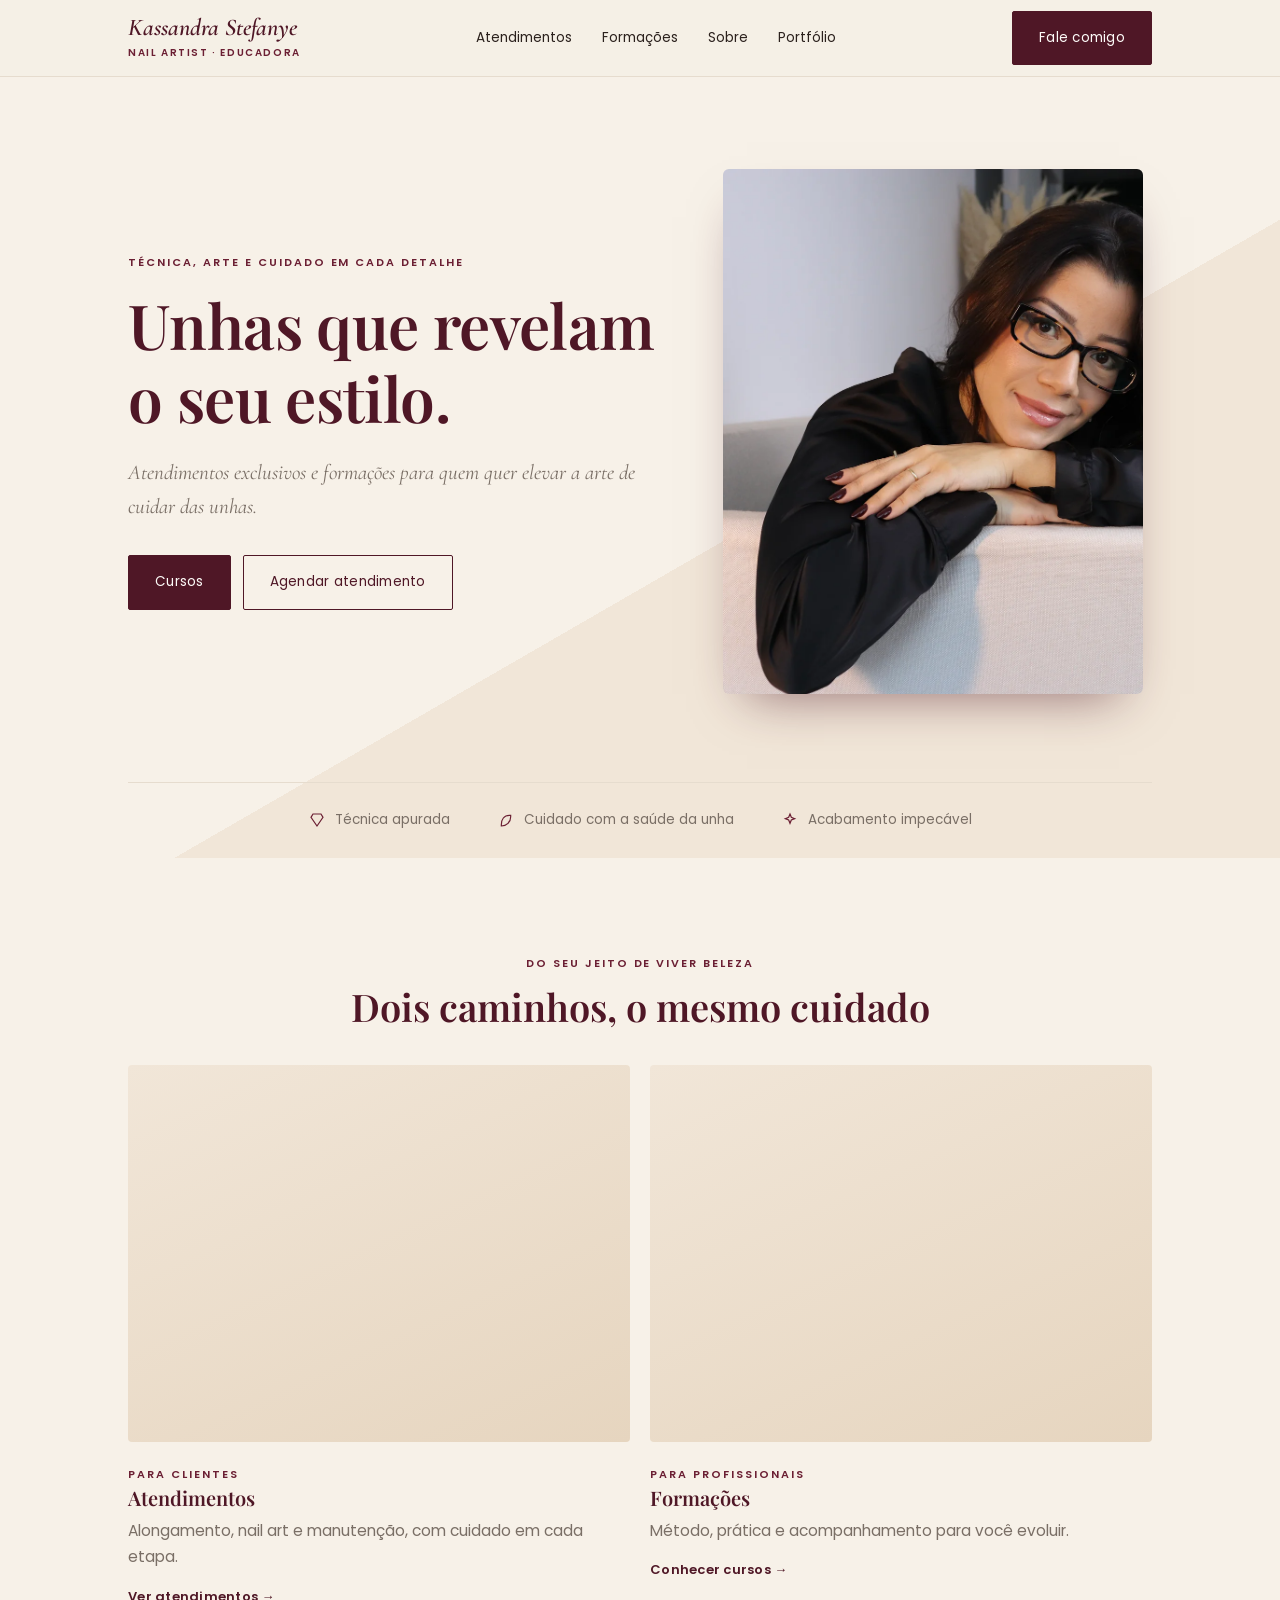
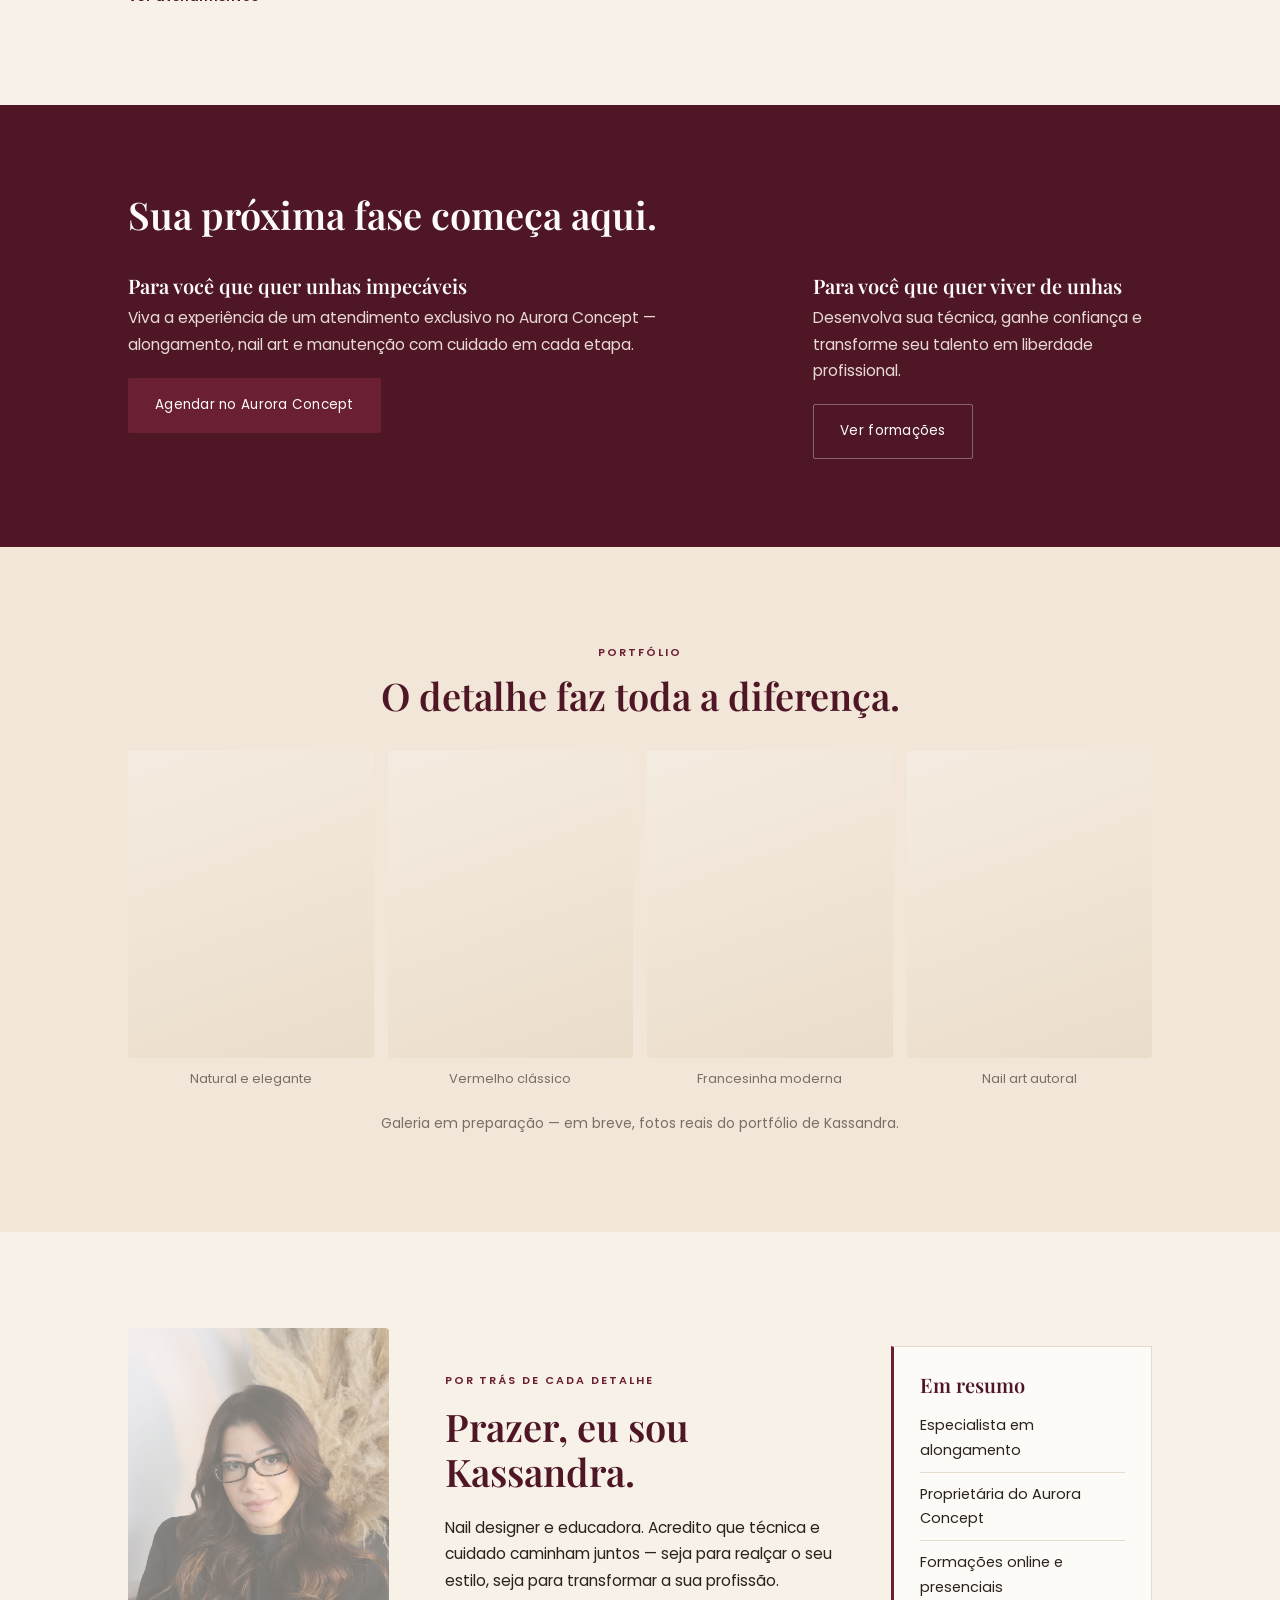
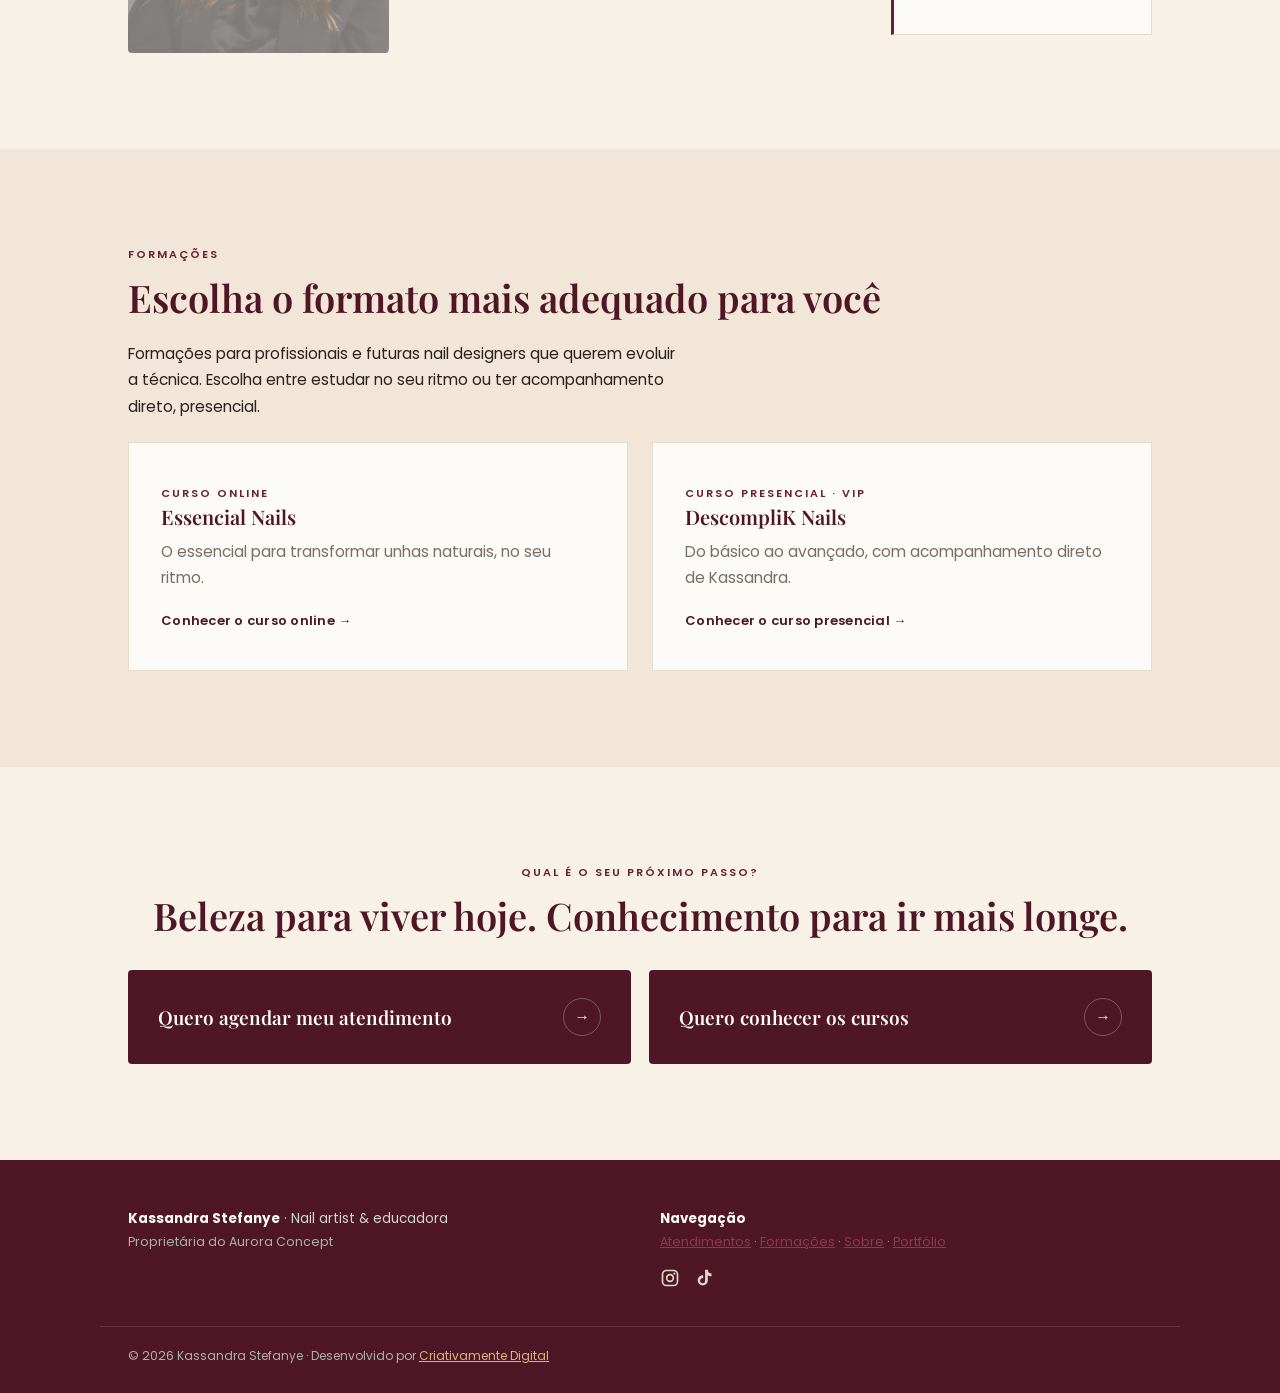
==== index.html @ e0501dbc "Ajustes finais: preço do VIP, navegação entre páginas, CTA e Aurora Concept fiel ao original - Atual" ====
<!DOCTYPE html>
<html lang="pt-BR">
<head>
<meta charset="UTF-8">
<meta name="viewport" content="width=device-width, initial-scale=1.0">
<title>Kassandra Stefanye — Nail Designer & Educadora</title>
<meta name="description" content="Atendimentos exclusivos no Aurora Concept e formações para quem quer elevar a arte de cuidar das unhas, com Kassandra Stefanye.">
<meta name="robots" content="noindex, nofollow">
<link rel="icon" href="img/favicon.svg" type="image/svg+xml">
<link rel="preconnect" href="https://fonts.googleapis.com">
<link rel="preconnect" href="https://fonts.gstatic.com" crossorigin>
<link href="https://fonts.googleapis.com/css2?family=Playfair+Display:wght@500;600;700&family=Cormorant+Garamond:ital,wght@0,400;0,500;0,600;1,500;1,600&family=Poppins:wght@300;400;500;600&display=swap" rel="stylesheet">
<link rel="stylesheet" href="style.css">
</head>
<body>
<header class="top">
  <div class="wrap top-in">
    <a class="brand" href="#inicio">Kassandra Stefanye<small>Nail artist · educadora</small></a>
    <nav class="menu" id="menu" aria-label="Principal">
      <a href="#atendimentos">Atendimentos</a><a href="#formacoes">Formações</a><a href="#sobre">Sobre</a><a href="#portfolio">Portfólio</a>
    </nav>
    <div class="nav-cta"><a class="btn" href="auroraconcept/">Fale comigo</a></div>
    <button class="burger" id="burger" aria-label="Abrir menu" aria-expanded="false"><span></span><span></span><span></span></button>
  </div>
</header>

<main>
<section class="hero" id="inicio">
  <div class="wrap hero-in">
    <div>
      <p class="eyebrow">Técnica, arte e cuidado em cada detalhe</p>
      <h1>Unhas que revelam o seu estilo.</h1>
      <p class="lead">Atendimentos exclusivos e formações para quem quer elevar a arte de cuidar das unhas.</p>
      <div class="ctas">
        <a class="btn" href="#formacoes">Cursos</a>
        <a class="btn ghost" href="auroraconcept/">Agendar atendimento</a>
      </div>
    </div>
    <div class="hero-photo"><img src="img/kassandra-hero.webp" alt="Kassandra Stefanye" width="900" height="1125" fetchpriority="high"></div>
  </div>
  <div class="wrap">
    <div class="badges">
      <span class="b"><svg width="16" height="16" viewBox="0 0 24 24" fill="none" stroke="currentColor" stroke-width="1.8"><path d="M6 3h12l3 5-9 13L3 8z"/></svg>Técnica apurada</span>
      <span class="b"><svg width="16" height="16" viewBox="0 0 24 24" fill="none" stroke="currentColor" stroke-width="1.8"><path d="M5 21c8 0 14-6 14-14V5h-2C9 5 5 11 5 19z"/></svg>Cuidado com a saúde da unha</span>
      <span class="b"><svg width="16" height="16" viewBox="0 0 24 24" fill="none" stroke="currentColor" stroke-width="1.8"><path d="M12 3l2 5 5 2-5 2-2 5-2-5-5-2 5-2z"/></svg>Acabamento impecável</span>
    </div>
  </div>
</section>

<section class="sec">
  <div class="wrap">
    <p class="eyebrow" style="text-align:center">Do seu jeito de viver beleza</p>
    <h2 style="text-align:center">Dois caminhos, o mesmo cuidado</h2>
    <div class="split" style="margin-top:36px">
      <a class="split-card" href="#atendimentos">
        <div class="split-ph" aria-hidden="true"></div>
        <span class="tag eyebrow">Para clientes</span>
        <h3>Atendimentos</h3>
        <p>Alongamento, nail art e manutenção, com cuidado em cada etapa.</p>
        <span class="go">Ver atendimentos →</span>
      </a>
      <a class="split-card" href="#formacoes">
        <div class="split-ph" aria-hidden="true"></div>
        <span class="tag eyebrow">Para profissionais</span>
        <h3>Formações</h3>
        <p>Método, prática e acompanhamento para você evoluir.</p>
        <span class="go">Conhecer cursos →</span>
      </a>
    </div>
  </div>
</section>

<section class="sec" id="atendimentos" style="background:var(--verde);color:var(--off-white);padding:88px 0">
  <div class="wrap">
    <h2 style="color:var(--off-white)">Sua próxima fase começa aqui.</h2>
    <div class="two" style="margin-top:36px">
      <div>
        <h3 style="color:var(--off-white)">Para você que quer unhas impecáveis</h3>
        <p style="color:#e8d9d4;margin-bottom:20px">Viva a experiência de um atendimento exclusivo no Aurora Concept — alongamento, nail art e manutenção com cuidado em cada etapa.</p>
        <a class="btn" style="background:var(--dourado);border-color:var(--dourado)" href="auroraconcept/">Agendar no Aurora Concept</a>
      </div>
      <div>
        <h3 style="color:var(--off-white)">Para você que quer viver de unhas</h3>
        <p style="color:#e8d9d4;margin-bottom:20px">Desenvolva sua técnica, ganhe confiança e transforme seu talento em liberdade profissional.</p>
        <a class="btn ghost" style="color:var(--off-white);border-color:#ffffff55" href="#formacoes">Ver formações</a>
      </div>
    </div>
  </div>
</section>

<section class="sec alt" id="portfolio">
  <div class="wrap">
    <p class="eyebrow" style="text-align:center">Portfólio</p>
    <h2 style="text-align:center">O detalhe faz toda a diferença.</h2>
    <div class="portfolio-grid" style="margin-top:32px">
      <figure class="pf-item"><div class="pf-tile" aria-hidden="true"></div><figcaption>Natural e elegante</figcaption></figure>
      <figure class="pf-item"><div class="pf-tile" aria-hidden="true"></div><figcaption>Vermelho clássico</figcaption></figure>
      <figure class="pf-item"><div class="pf-tile" aria-hidden="true"></div><figcaption>Francesinha moderna</figcaption></figure>
      <figure class="pf-item"><div class="pf-tile" aria-hidden="true"></div><figcaption>Nail art autoral</figcaption></figure>
    </div>
    <p class="pf-note" style="text-align:center">Galeria em preparação — em breve, fotos reais do portfólio de Kassandra.</p>
  </div>
</section>

<section class="sec" id="sobre">
  <div class="wrap two">
    <div class="instructor-ph"><img src="img/kassandra-sobre.webp" alt="Kassandra Stefanye" width="900" height="1125" loading="lazy" style="width:100%;height:100%;object-fit:cover;border-radius:4px;display:block"></div>
    <div>
      <p class="eyebrow">Por trás de cada detalhe</p>
      <h2>Prazer, eu sou Kassandra.</h2>
      <p>Nail designer e educadora. Acredito que técnica e cuidado caminham juntos — seja para realçar o seu estilo, seja para transformar a sua profissão.</p>
    </div>
    <aside class="facts"><h3>Em resumo</h3><ul><li>Especialista em alongamento</li><li>Proprietária do Aurora Concept</li><li>Formações online e presenciais</li></ul></aside>
  </div>
</section>

<section class="sec alt" id="formacoes">
  <div class="wrap">
    <p class="eyebrow">Formações</p>
    <h2>Escolha o formato mais adequado para você</h2>
    <p class="narrow">Formações para profissionais e futuras nail designers que querem evoluir a técnica. Escolha entre estudar no seu ritmo ou ter acompanhamento direto, presencial.</p>
    <div class="paths">
      <a class="path-card" href="essencial-nails/">
        <span class="tag eyebrow">Curso online</span>
        <h3>Essencial Nails</h3>
        <p>O essencial para transformar unhas naturais, no seu ritmo.</p>
        <span class="go">Conhecer o curso online →</span>
      </a>
      <a class="path-card" href="descomplik-nails/">
        <span class="tag eyebrow">Curso presencial · VIP</span>
        <h3>DescompliK Nails</h3>
        <p>Do básico ao avançado, com acompanhamento direto de Kassandra.</p>
        <span class="go">Conhecer o curso presencial →</span>
      </a>
    </div>
  </div>
</section>

<section class="sec final-cta">
  <div class="wrap">
    <p class="eyebrow" style="text-align:center">Qual é o seu próximo passo?</p>
    <h2 style="text-align:center">Beleza para viver hoje. Conhecimento para ir mais longe.</h2>
    <div class="final-grid" style="margin-top:32px">
      <a class="final-card" href="auroraconcept/"><strong>Quero agendar meu atendimento</strong><span class="circ">→</span></a>
      <a class="final-card" href="#formacoes"><strong>Quero conhecer os cursos</strong><span class="circ">→</span></a>
    </div>
  </div>
</section>
</main>

<footer>
  <div class="wrap foot">
    <div><strong>Kassandra Stefanye</strong> · Nail artist &amp; educadora<br><span>Proprietária do Aurora Concept</span></div>
    <div class="priv">
      <strong>Navegação</strong><br>
      <span><a href="#atendimentos">Atendimentos</a> · <a href="#formacoes">Formações</a> · <a href="#sobre">Sobre</a> · <a href="#portfolio">Portfólio</a></span>
      <div class="footer-social" style="margin-top:14px">
        <a href="https://www.instagram.com/kassandrastefanye/" target="_blank" rel="noopener" aria-label="Instagram"><svg width="20" height="20" viewBox="0 0 24 24" fill="currentColor"><path d="M7.8 2h8.4A5.8 5.8 0 0 1 22 7.8v8.4a5.8 5.8 0 0 1-5.8 5.8H7.8A5.8 5.8 0 0 1 2 16.2V7.8A5.8 5.8 0 0 1 7.8 2zm-.2 2A3.6 3.6 0 0 0 4 7.6v8.8A3.6 3.6 0 0 0 7.6 20h8.8a3.6 3.6 0 0 0 3.6-3.6V7.6A3.6 3.6 0 0 0 16.4 4zm9.65 1.5a1.25 1.25 0 1 1 0 2.5 1.25 1.25 0 0 1 0-2.5zM12 7a5 5 0 1 1 0 10 5 5 0 0 1 0-10zm0 2a3 3 0 1 0 0 6 3 3 0 0 0 0-6z"/></svg></a>
        <a href="https://www.tiktok.com/@kassandrastefanye" target="_blank" rel="noopener" aria-label="TikTok"><svg width="20" height="20" viewBox="0 0 24 24" fill="currentColor"><path d="M16.6 2h-3.3v13.2a3 3 0 1 1-2.3-2.9V8.8a6.1 6.1 0 1 0 5.6 6.1V8.6a7.6 7.6 0 0 0 4.4 1.4V6.7A4.3 4.3 0 0 1 16.6 2z"/></svg></a>
      </div>
    </div>
  </div>
  <div class="wrap credit">© <span id="yr"></span> Kassandra Stefanye · Desenvolvido por <a href="https://criativamentedigital.com.br/sites" target="_blank" rel="noopener">Criativamente Digital</a></div>
</footer>
<script src="app.js"></script>
</body>
</html>
---- style.css ----
:root{
  --bege:#F7F1E8;
  --off-white:#FDFBF8;
  --nude:#F1E6D8;
  --nude-2:#E6D5BF;
  --dourado:#6B1F33;
  --dourado-deep:#4F1726;
  --verde:#4F1726;
  --verde-2:#8C3A50;
  --gold:#D8B67C;
  --ink:#2B211D;
  --muted:#7A6F66;
  --line:#E6DCCE;
  --serif:"Playfair Display",Georgia,"Times New Roman",serif;
  --serif-alt:"Cormorant Garamond",Georgia,serif;
  --sans:"Poppins",-apple-system,BlinkMacSystemFont,"Segoe UI",Arial,sans-serif;
}
*{box-sizing:border-box;margin:0;padding:0}
html{scroll-behavior:smooth;scroll-padding-top:76px}
body{font:15.5px/1.7 var(--sans);color:var(--ink);background:var(--bege);-webkit-font-smoothing:antialiased}
a{color:var(--verde-2)}
img{max-width:100%}
.wrap{max-width:1080px;margin:0 auto;padding:0 28px}
h1,h2,h3{font-family:var(--serif);font-weight:600;color:var(--verde);line-height:1.18}
h1{font-size:clamp(36px,5.4vw,62px);margin:16px 0 22px;letter-spacing:-.01em}
h2{font-size:clamp(27px,3.2vw,38px);margin-bottom:20px}
h3{font-size:20px;margin-bottom:8px;font-weight:600}
.eyebrow{text-transform:uppercase;letter-spacing:.18em;font-size:11px;font-weight:600;color:var(--dourado);margin-bottom:12px}
.lead{font-family:var(--serif-alt);font-style:italic;font-size:21px;line-height:1.6;color:var(--muted);max-width:540px}

/* header */
.top{position:sticky;top:0;z-index:50;background:rgba(245,240,230,.94);border-bottom:1px solid var(--line);backdrop-filter:blur(6px)}

.subnav{background:var(--nude);border-bottom:1px solid var(--line)}
.subnav .wrap{display:flex;gap:20px;flex-wrap:wrap;padding:9px 28px;font-size:12px}
.subnav a{color:var(--muted);text-decoration:none;white-space:nowrap}
.subnav a:hover{color:var(--dourado)}
.subnav a.is-active{color:var(--verde);font-weight:600}
.top-in{display:flex;align-items:center;justify-content:space-between;height:76px}
.brand{font-family:var(--serif-alt);font-size:24px;font-style:italic;font-weight:600;color:var(--verde);text-decoration:none;line-height:1.1}
.brand small{display:block;font:600 10px var(--sans);letter-spacing:.16em;text-transform:uppercase;color:var(--dourado);font-style:normal;margin-top:4px}
.menu{display:flex;gap:30px}
.menu a{font-size:13.5px;text-decoration:none;color:var(--ink)}
.menu a:hover{color:var(--dourado)}
.burger{display:none;width:44px;height:44px;border:1px solid var(--line);background:var(--bege);border-radius:6px;cursor:pointer;flex-direction:column;justify-content:center;align-items:center;gap:5px}
.burger span{width:18px;height:1.5px;background:var(--verde)}

/* hero */
.hero{position:relative;overflow:hidden;background:linear-gradient(150deg,var(--bege) 0 58%,var(--nude) 58%)}
.hero-in{display:grid;grid-template-columns:1.1fr .9fr;gap:52px;align-items:center;padding-top:92px;padding-bottom:88px;position:relative;z-index:1}
.ctas{display:flex;gap:12px;flex-wrap:wrap;margin-top:32px}
.btn{display:inline-block;background:var(--verde);color:var(--off-white);text-decoration:none;font-size:13.5px;letter-spacing:.02em;padding:15px 26px;border-radius:2px;border:1px solid var(--verde);transition:background .2s,color .2s,border-color .2s}
.btn:hover{background:var(--dourado);border-color:var(--dourado);color:var(--verde)}
.btn.ghost{background:transparent;color:var(--verde)}
.btn.ghost:hover{background:var(--verde);color:var(--off-white)}
.hero-art{width:100%;max-width:380px;justify-self:center;color:var(--dourado)}
.hero-photo{width:100%;max-width:420px;justify-self:center;border-radius:6px;overflow:hidden;box-shadow:0 24px 50px -24px #4f172699}
.hero-photo img{width:100%;height:100%;object-fit:cover;display:block}
.hero-art svg{width:100%;height:auto;display:block}
.art-line{fill:none;stroke:currentColor;stroke-width:1.1;stroke-linecap:round;stroke-linejoin:round;stroke-dasharray:900;stroke-dashoffset:900;animation:artDraw 3.2s ease forwards .3s}
.art-dot{fill:var(--dourado);opacity:0;animation:artFade 1s ease forwards 2.4s}
@keyframes artDraw{to{stroke-dashoffset:0}}
@keyframes artFade{to{opacity:1}}
@media(prefers-reduced-motion:reduce){.art-line{animation:none;stroke-dashoffset:0}.art-dot{animation:none;opacity:1}}

.band{background:var(--verde);color:var(--off-white);text-align:center;padding:28px 0}
.band p{font-family:var(--serif-alt);font-style:italic;font-size:clamp(18px,2.2vw,22px)}

.sec{padding:96px 0}
.alt{background:var(--nude)}

/* escolha seu caminho */
.paths{display:grid;grid-template-columns:1fr 1fr;gap:24px}
.path-card{background:var(--off-white);border:1px solid var(--line);padding:36px 32px;text-decoration:none;color:inherit;display:block;transition:transform .25s ease,box-shadow .25s ease}
.path-card:hover{transform:translateY(-3px);box-shadow:0 20px 40px -24px #19382633}
.path-card .tag{color:var(--dourado)}
.path-card p{color:var(--muted);margin:10px 0 16px}
.path-card .go{font-size:13px;font-weight:600;color:var(--verde);letter-spacing:.02em}

/* cards genéricos */
.cards{display:grid;grid-template-columns:repeat(3,1fr);gap:20px;margin-bottom:52px}
.card{background:#fff;border:1px solid var(--line);padding:28px 24px}
.card h3{font-size:19px}
.card p{color:var(--muted);font-size:15px}

.two{display:grid;grid-template-columns:1.3fr .7fr;gap:56px;align-items:start}
.two:has(.instructor-ph){grid-template-columns:.8fr 1.2fr .8fr;align-items:center}
@media(max-width:820px){.two:has(.instructor-ph){grid-template-columns:1fr}}
.two p{margin-bottom:16px;max-width:60ch}
.facts{background:var(--off-white);border:1px solid var(--line);border-left:3px solid var(--dourado);padding:26px}
.alt .facts{background:var(--off-white)}
.facts ul{list-style:none}
.facts li{padding:9px 0;border-bottom:1px solid var(--line);font-size:14.5px}
.facts li:last-child{border:0}
.facts p{font-size:14.5px;color:var(--muted)}

.narrow{max-width:62ch;margin-bottom:22px}

/* portfólio placeholder */
.portfolio-grid{display:grid;grid-template-columns:repeat(4,1fr);gap:14px}
.pf-tile{aspect-ratio:4/5;border-radius:4px;background:linear-gradient(160deg,var(--nude) 0%,var(--dourado) 100%);opacity:.55}
.pf-tile:nth-child(3n+1){background:linear-gradient(160deg,var(--bege) 0%,var(--nude-2) 100%)}
.pf-tile:nth-child(4n+2){background:linear-gradient(160deg,var(--nude-2) 0%,var(--verde) 100%);opacity:.35}
.pf-note{margin-top:22px;color:var(--muted);font-size:14px}

.topics-2col{display:grid;grid-template-columns:1fr 1fr;gap:8px 48px}
.topics-2col ul{list-style:none}
.topics-2col li{padding:11px 0 11px 22px;border-bottom:1px solid var(--line);position:relative;font-size:15px}
.topics-2col li::before{content:"";position:absolute;left:0;top:19px;width:7px;height:7px;background:var(--dourado);border-radius:50%}
@media(max-width:820px){.topics-2col{grid-template-columns:1fr}}
.pf-item figcaption{margin-top:10px;font-size:13px;color:var(--muted);text-align:center}

/* badges de confiança */
.badges{display:flex;justify-content:center;gap:48px;flex-wrap:wrap;padding:26px 0;border-top:1px solid var(--line)}
.badges .b{display:flex;align-items:center;gap:10px;font-size:13.5px;color:var(--muted)}
.badges svg{color:var(--dourado);flex:none}

/* dois caminhos com foto */
.split{display:grid;grid-template-columns:1fr 1fr;gap:20px}
.split-card{display:block;text-decoration:none;color:inherit}
.split-ph{aspect-ratio:4/3;border-radius:4px;background:linear-gradient(155deg,var(--nude) 0%,var(--nude-2) 100%);margin-bottom:18px}
.split-card .tag{color:var(--dourado)}
.split-card p{color:var(--muted);margin:8px 0 12px}
.split-card .go{font-size:13px;font-weight:600;color:var(--verde);letter-spacing:.02em}

/* CTA final: dois cartões escuros */
.final-grid{display:grid;grid-template-columns:1fr 1fr;gap:18px}
.final-card{background:var(--verde);color:var(--off-white);display:flex;align-items:center;justify-content:space-between;gap:16px;padding:28px 30px;border-radius:4px;text-decoration:none;transition:background .2s}
.final-card:hover{background:var(--dourado-deep)}
.final-card strong{font-family:var(--serif);font-size:19px;font-weight:600}
.final-card .circ{width:38px;height:38px;border-radius:50%;border:1px solid #ffffff44;display:grid;place-items:center;flex:none;transition:border-color .2s}
.final-card:hover .circ{border-color:#fff}

.footer-social{display:flex;gap:14px}
.footer-social a{color:#e3d6cd}
.footer-social a:hover{color:#fff}

@media(max-width:820px){.split,.final-grid{grid-template-columns:1fr}}

/* faq */
.faq{max-width:820px;border-top:1px solid var(--line)}
.q{border-bottom:1px solid var(--line)}
.q button{all:unset;box-sizing:border-box;width:100%;cursor:pointer;padding:22px 40px 22px 0;font-family:var(--serif);font-weight:600;font-size:19px;color:var(--verde);position:relative;display:block}
.q button::after{content:"+";position:absolute;right:4px;top:17px;font-size:26px;color:var(--dourado);font-family:var(--sans)}
.q.open button::after{content:"–"}
.q button:focus-visible{outline:2px solid var(--dourado);outline-offset:2px}
.a{max-height:0;overflow:hidden;transition:max-height .35s ease}
.a p{padding:0 0 22px;max-width:62ch;color:var(--muted)}

/* contato */
.contact{background:var(--off-white)}
.cbtns{display:grid;gap:12px;max-width:440px;margin-top:26px}
.cbtn{display:flex;align-items:center;gap:16px;padding:14px 20px;border:1px solid var(--line);border-left:3px solid var(--dourado);background:var(--bege);border-radius:4px;text-decoration:none;color:var(--verde);transition:background .2s,border-color .2s,color .2s;min-height:58px}
.cbtn svg{flex:none;color:var(--dourado)}
.cbtn strong{display:block;font-family:var(--serif);font-weight:600;font-size:18px}
.cbtn small{display:block;font-size:13px;color:var(--muted);margin-top:2px}
.cbtn:hover,.cbtn:focus-visible{background:var(--verde);border-color:var(--verde);color:var(--off-white)}
.cbtn:hover svg,.cbtn:hover small,.cbtn:focus-visible svg,.cbtn:focus-visible small{color:var(--off-white)}

footer{background:var(--verde);color:#cfd8cf;padding:48px 0 26px;font-size:13.5px}
.foot{display:grid;grid-template-columns:1fr 1fr;gap:40px}
footer strong{color:var(--off-white)}
footer span{color:#a9b5a9;font-size:12.5px}
.credit{margin-top:30px;padding-top:18px;border-top:1px solid #ffffff1f;font-size:12px;color:#a9b5a9}
.credit a{color:var(--gold)}

@media(max-width:820px){
 .wrap{padding:0 22px}
 .burger{display:flex}
 .menu{display:none;position:fixed;top:76px;left:0;right:0;background:var(--bege);flex-direction:column;gap:0;border-bottom:1px solid var(--line);box-shadow:0 14px 24px -10px #0002;max-height:calc(100vh - 76px);overflow-y:auto}
 .menu.open{display:flex}
 .menu a{padding:16px 22px;border-top:1px solid var(--line);font-size:16px}
 .hero-in{grid-template-columns:1fr;padding-top:44px;padding-bottom:56px;gap:32px;text-align:left}
 .hero-art,.hero-photo{order:-1;max-width:280px}
 .cards,.two,.paths,.foot{grid-template-columns:1fr}
 .portfolio-grid{grid-template-columns:repeat(2,1fr)}
 .sec{padding:64px 0}
 .ctas .btn{flex:1 1 100%;text-align:center}
}
@media(prefers-reduced-motion:reduce){html{scroll-behavior:auto}.a{transition:none}}

/* hub (home) */
.hub{min-height:100vh;background:radial-gradient(120% 70% at 50% -10%,#1f4530 0%,var(--verde) 55%)}
.hub-inner{max-width:560px;margin:0 auto;padding:72px 24px 88px;text-align:center}
.hub-brand{font-family:var(--serif-alt);font-style:italic;font-weight:600;font-size:34px;color:var(--off-white);margin:0}
.hub-divider{display:flex;align-items:center;gap:14px;justify-content:center;margin:16px 0 22px}
.hub-divider .ln{height:1px;width:64px;background:var(--dourado);opacity:.6}
.hub-divider svg{color:var(--dourado);width:16px;height:16px;flex:none}
.hub-tag{font-size:15px;color:#cfe0d3;max-width:38ch;margin:0 auto 44px;line-height:1.65}
.hub-links{display:grid;gap:14px}
.hub-link{display:flex;align-items:center;gap:16px;padding:19px 22px;border-radius:14px;text-decoration:none;text-align:left;transition:transform .2s ease,box-shadow .2s ease}
.hub-link:hover{transform:translateY(-2px)}
.hub-link.primary{background:var(--dourado);color:var(--verde);box-shadow:0 14px 30px -16px #d09e4066}
.hub-link.secondary{background:#ffffff08;border:1px solid #d0a65c4d;color:var(--off-white)}
.hub-link .hi{flex:none;width:42px;height:42px;border-radius:11px;display:grid;place-items:center;background:#00000014}
.hub-link.secondary .hi{background:#ffffff12}
.hub-link strong{display:block;font-family:var(--serif);font-weight:600;font-size:18px;line-height:1.25}
.hub-link small{display:block;font-size:12.5px;opacity:.82;margin-top:2px;font-weight:400}
.hub-link .arrow{margin-left:auto;opacity:.7;flex:none}
.hub-minor{display:flex;gap:10px;justify-content:center;margin-top:28px;flex-wrap:wrap}
.hub-minor a{display:flex;align-items:center;gap:8px;padding:10px 16px;border-radius:999px;border:1px solid #ffffff22;color:#cfe0d3;text-decoration:none;font-size:13px;transition:border-color .2s,color .2s}
.hub-minor a:hover{border-color:var(--dourado);color:var(--off-white)}
.hub-foot{margin-top:52px;font-size:11.5px;color:#9db5a3}
.hub-foot a{color:var(--dourado)}
@media(max-width:480px){.hub-inner{padding:56px 20px 64px}.hub-brand{font-size:29px}}

/* LP de curso: passos, garantia, card de preço */
.steps-3{display:grid;grid-template-columns:repeat(3,1fr);gap:20px}
.step-card{background:var(--off-white);border:1px solid var(--line);padding:30px 26px;text-align:center}
.step-card .n{font-family:var(--serif);font-size:15px;color:var(--dourado);margin-bottom:10px}
.step-card h3{font-size:19px}
.step-card p{color:var(--muted);font-size:14.5px}

.price-wrap{background:var(--verde);color:var(--off-white);padding:72px 0}
.price-card{max-width:420px;margin:0 auto;text-align:center;background:#ffffff10;border:1px solid #d0a65c4d;border-radius:16px;padding:44px 36px}
.price-card .eyebrow{color:var(--gold)}
.price-card h3{color:var(--off-white);font-size:24px}
.price-val{font-family:var(--serif);font-size:52px;font-weight:700;color:var(--gold);margin:14px 0 6px}
.price-note{font-size:13px;color:#cfe0d3;margin-bottom:26px}
.price-card .btn{width:100%;text-align:center;background:var(--gold);border-color:var(--gold);color:var(--verde);font-weight:600}
.price-card .btn:hover{background:var(--off-white);border-color:var(--off-white)}
.price-guarantee{margin-top:18px;font-size:12.5px;color:#9db5a3}

.instructor{display:grid;grid-template-columns:.7fr 1.3fr;gap:48px;align-items:center}
.instructor-ph{aspect-ratio:4/5;border-radius:8px;background:linear-gradient(160deg,var(--nude) 0%,var(--dourado) 100%);opacity:.5}

@media(max-width:820px){.steps-3{grid-template-columns:1fr}.instructor{grid-template-columns:1fr}}
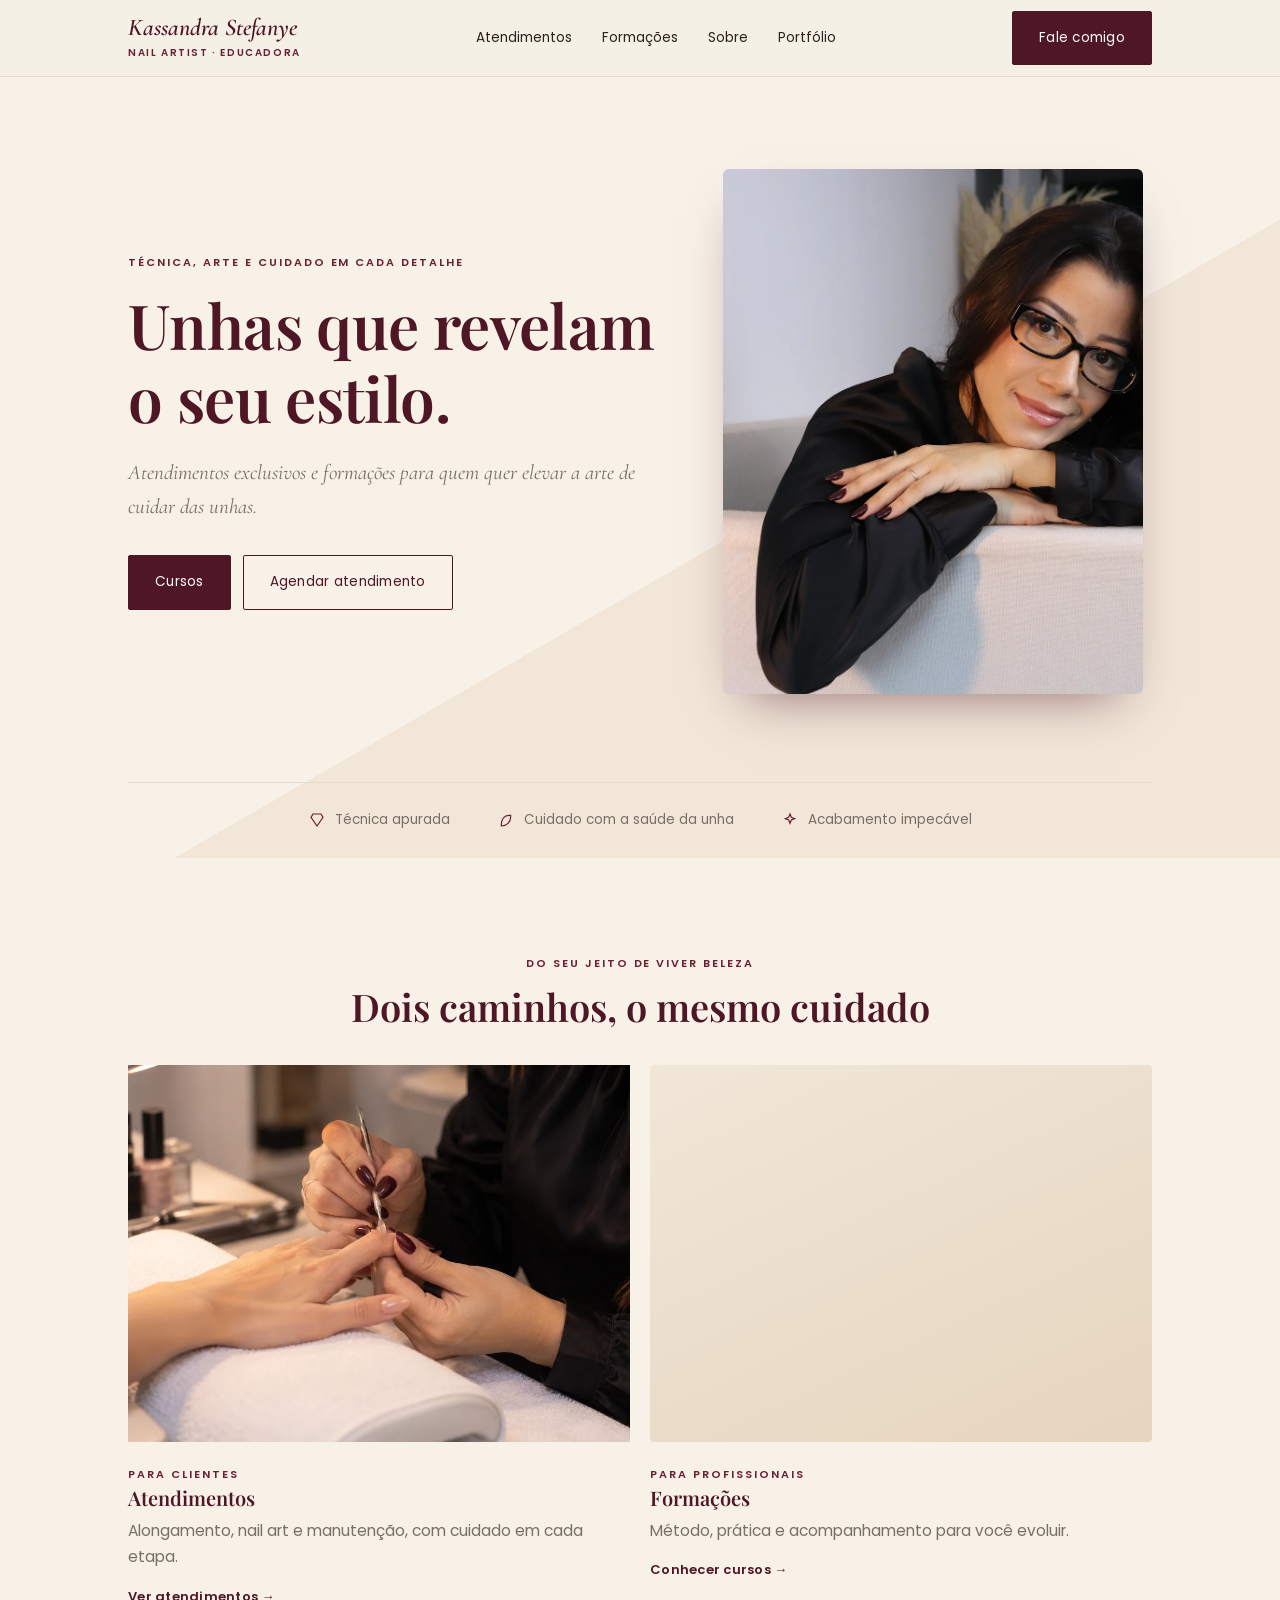
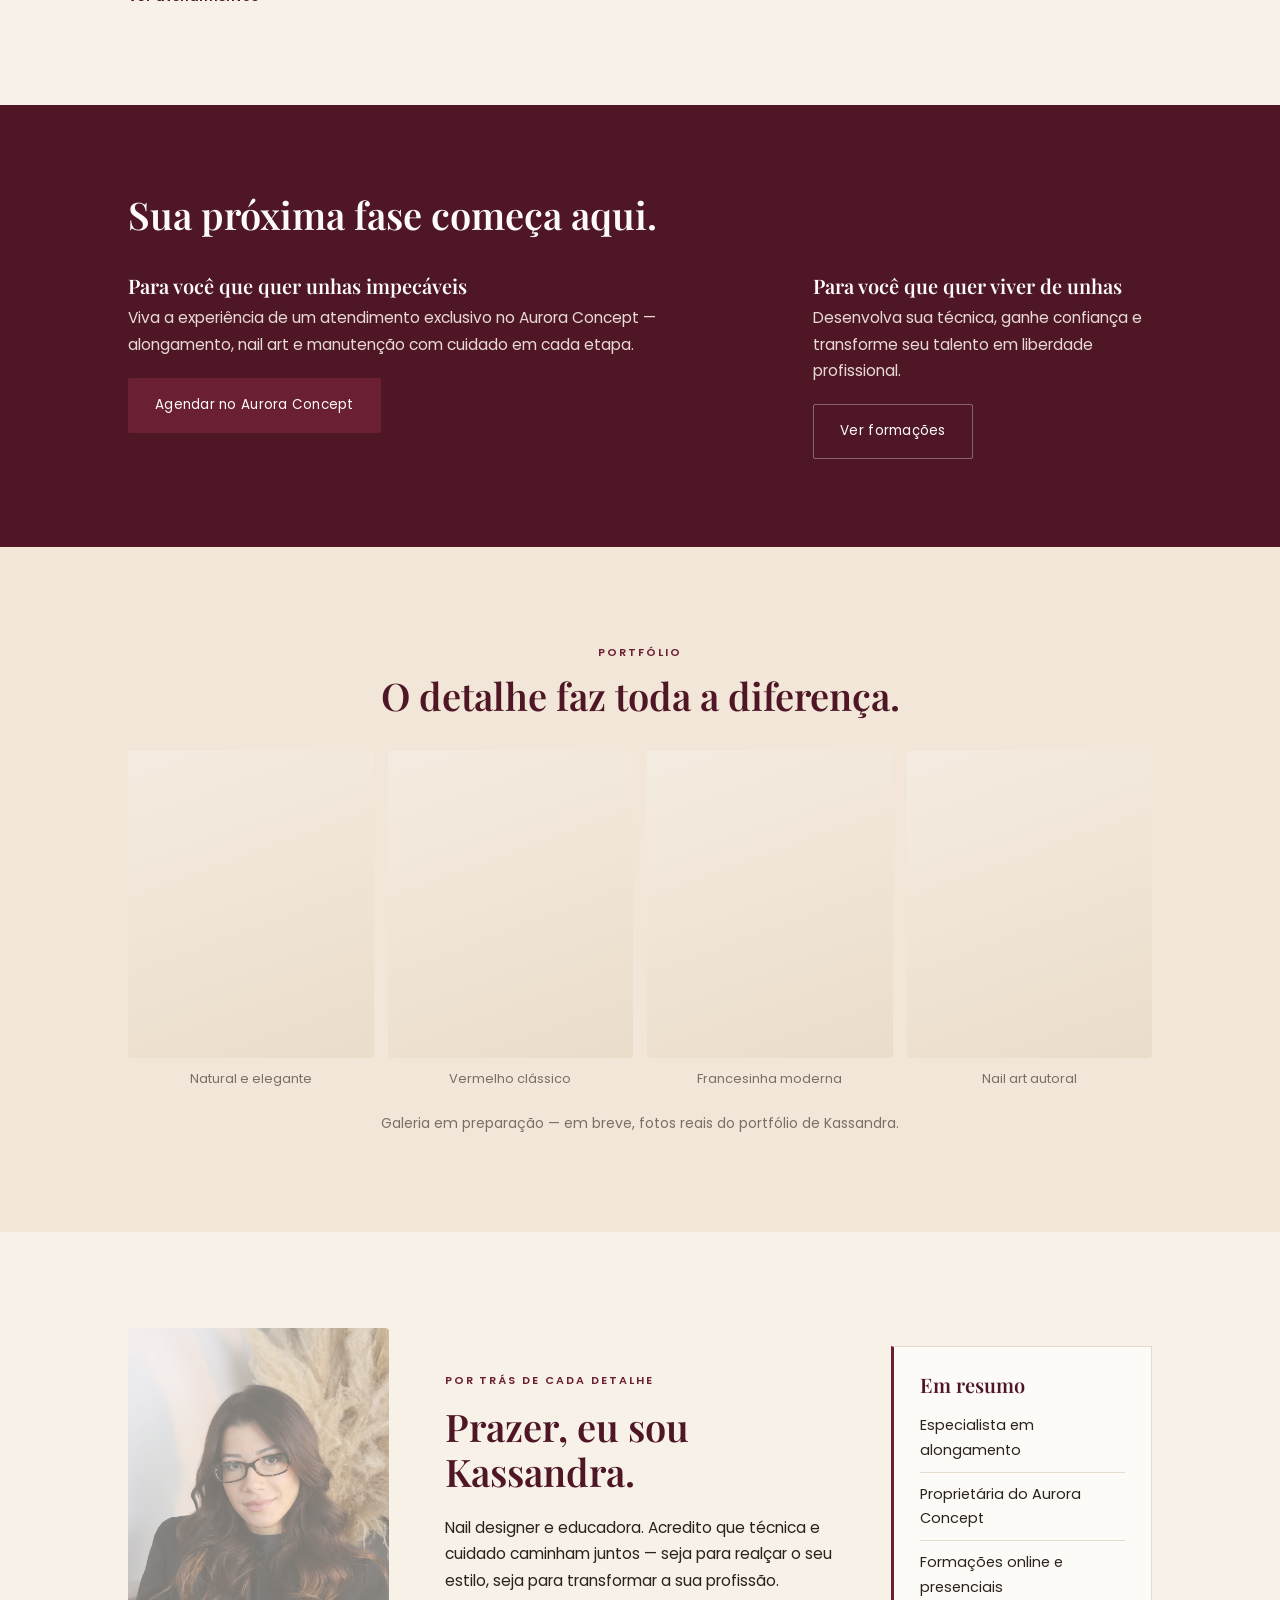
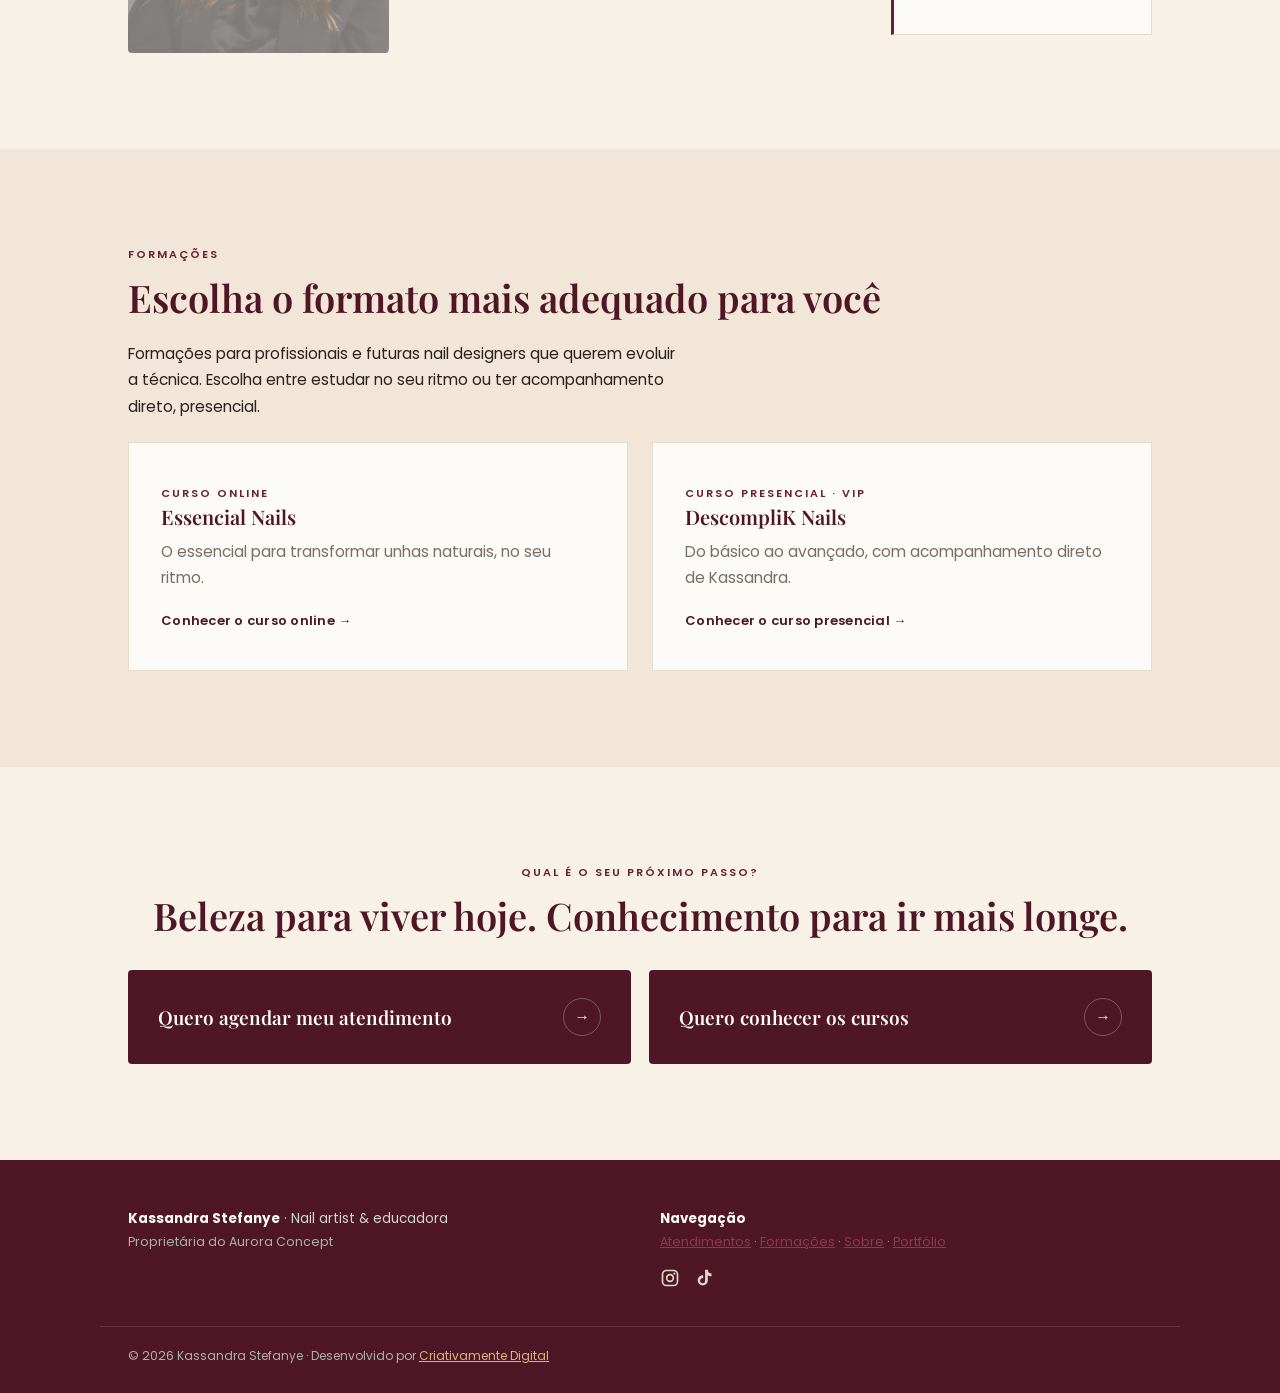
==== commit 0ff6c5c6: "Adiciona foto real de atendimento na home Substitui o placeholder de gradiente do card "Atendimentos" ====
--- a/index.html
+++ b/index.html
@@ -53,7 +53,7 @@
     <h2 style="text-align:center">Dois caminhos, o mesmo cuidado</h2>
     <div class="split" style="margin-top:36px">
       <a class="split-card" href="#atendimentos">
-        <div class="split-ph" aria-hidden="true"></div>
+        <div class="split-ph"><img src="img/atendimento.webp" alt="Atendimento de alongamento de unhas" width="900" height="675" loading="lazy" style="width:100%;height:100%;object-fit:cover;display:block"></div>
         <span class="tag eyebrow">Para clientes</span>
         <h3>Atendimentos</h3>
         <p>Alongamento, nail art e manutenção, com cuidado em cada etapa.</p>
--- a/style.css
+++ b/style.css
@@ -32,10 +32,11 @@
 .top{position:sticky;top:0;z-index:50;background:rgba(245,240,230,.94);border-bottom:1px solid var(--line);backdrop-filter:blur(6px)}
 
 .subnav{background:var(--nude);border-bottom:1px solid var(--line)}
-.subnav .wrap{display:flex;gap:20px;flex-wrap:wrap;padding:9px 28px;font-size:12px}
-.subnav a{color:var(--muted);text-decoration:none;white-space:nowrap}
-.subnav a:hover{color:var(--dourado)}
-.subnav a.is-active{color:var(--verde);font-weight:600}
+.subnav .wrap{display:flex;gap:8px;overflow-x:auto;padding:10px 20px;font-size:12px;-webkit-overflow-scrolling:touch;scrollbar-width:none}
+.subnav .wrap::-webkit-scrollbar{display:none}
+.subnav a{color:var(--muted);text-decoration:none;white-space:nowrap;padding:8px 14px;border-radius:999px;border:1px solid transparent;transition:background .2s,color .2s,border-color .2s}
+.subnav a:hover{color:var(--verde);border-color:var(--line)}
+.subnav a.is-active{color:var(--verde);font-weight:600;background:#fff;border-color:var(--line)}
 .top-in{display:flex;align-items:center;justify-content:space-between;height:76px}
 .brand{font-family:var(--serif-alt);font-size:24px;font-style:italic;font-weight:600;color:var(--verde);text-decoration:none;line-height:1.1}
 .brand small{display:block;font:600 10px var(--sans);letter-spacing:.16em;text-transform:uppercase;color:var(--dourado);font-style:normal;margin-top:4px}
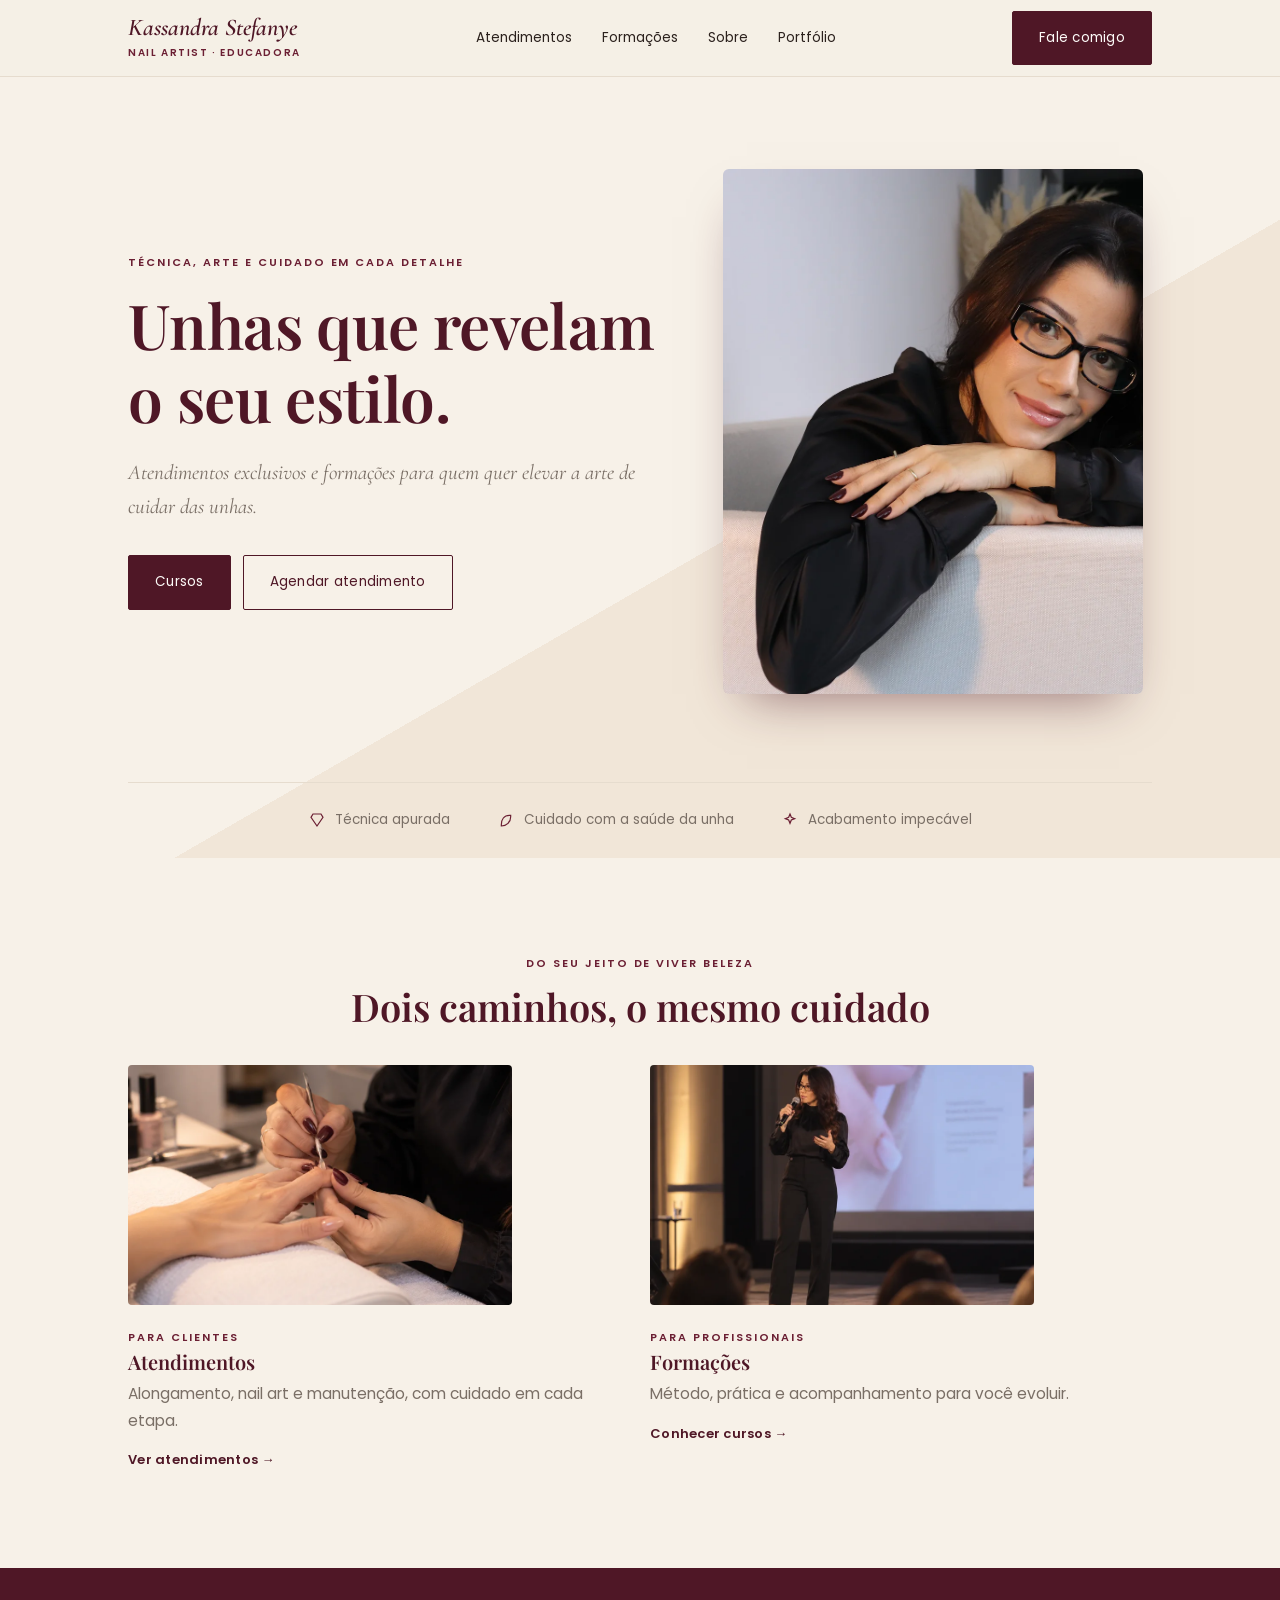
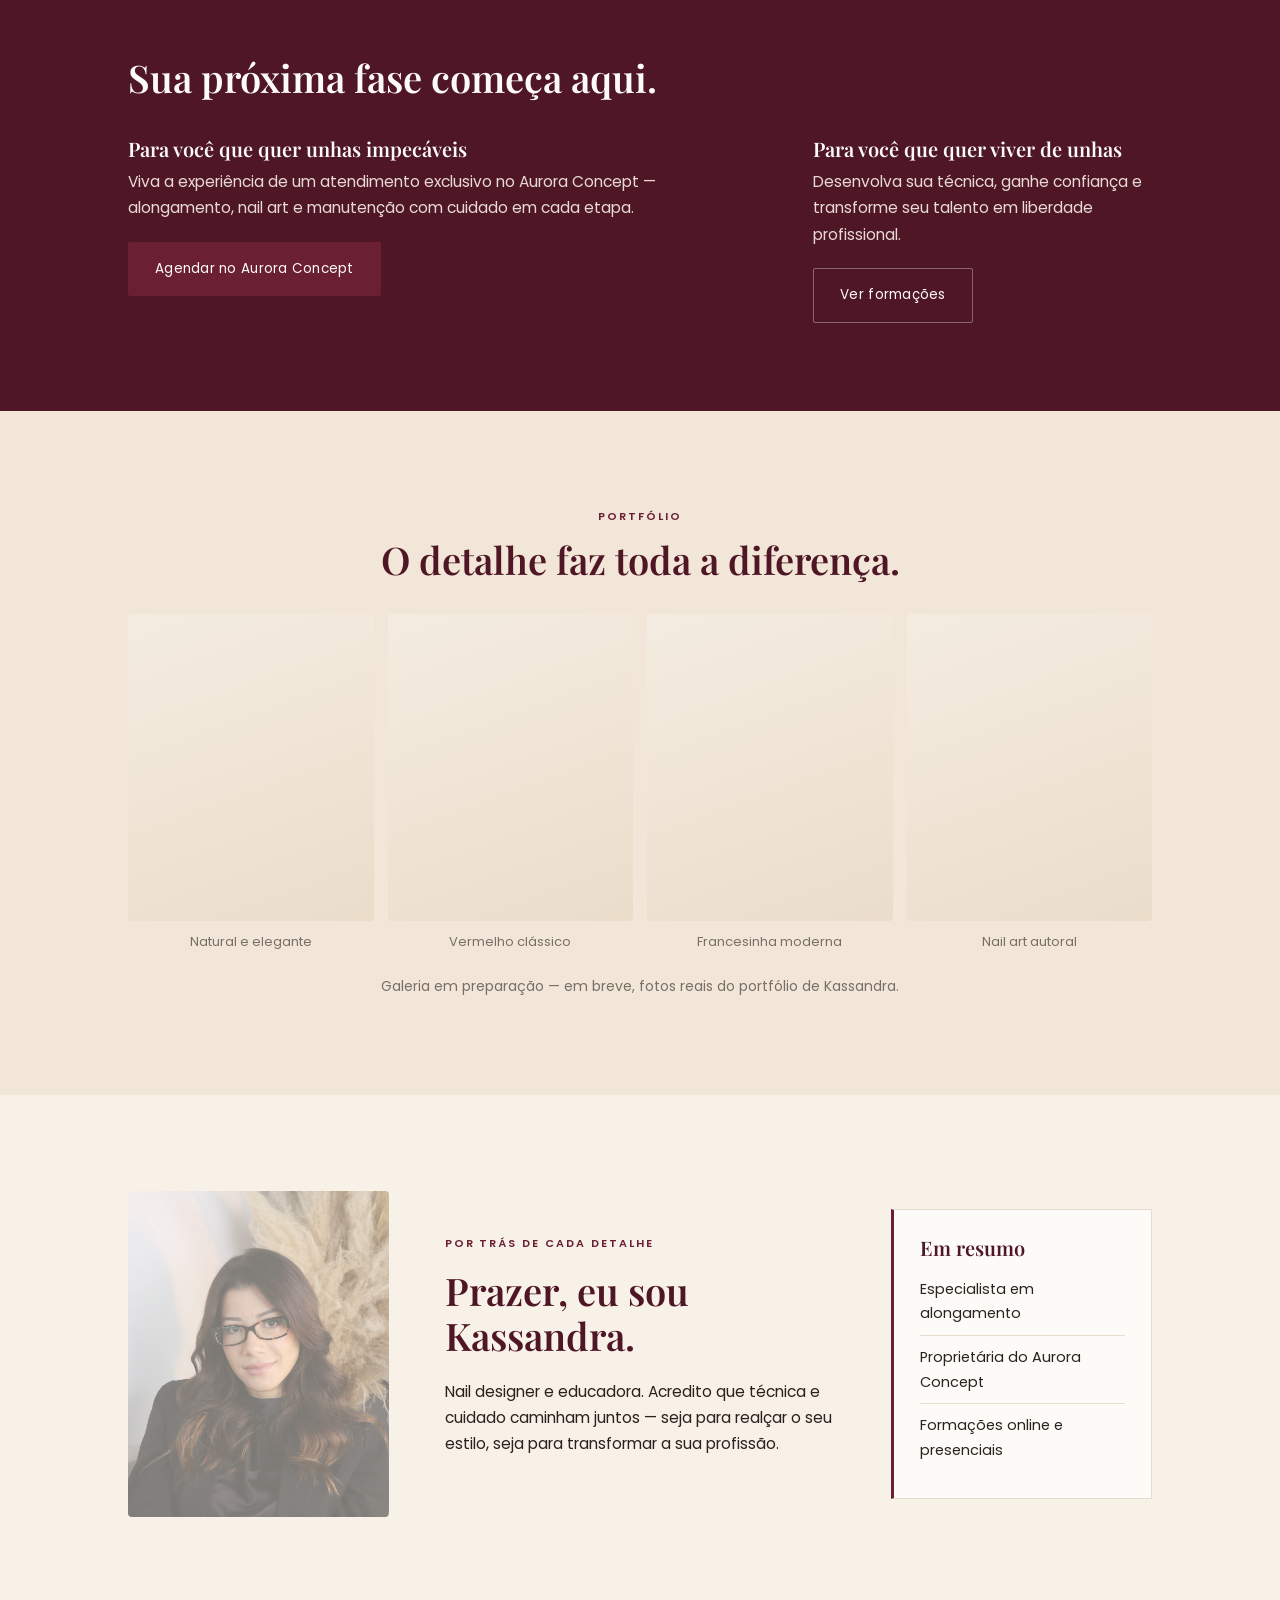
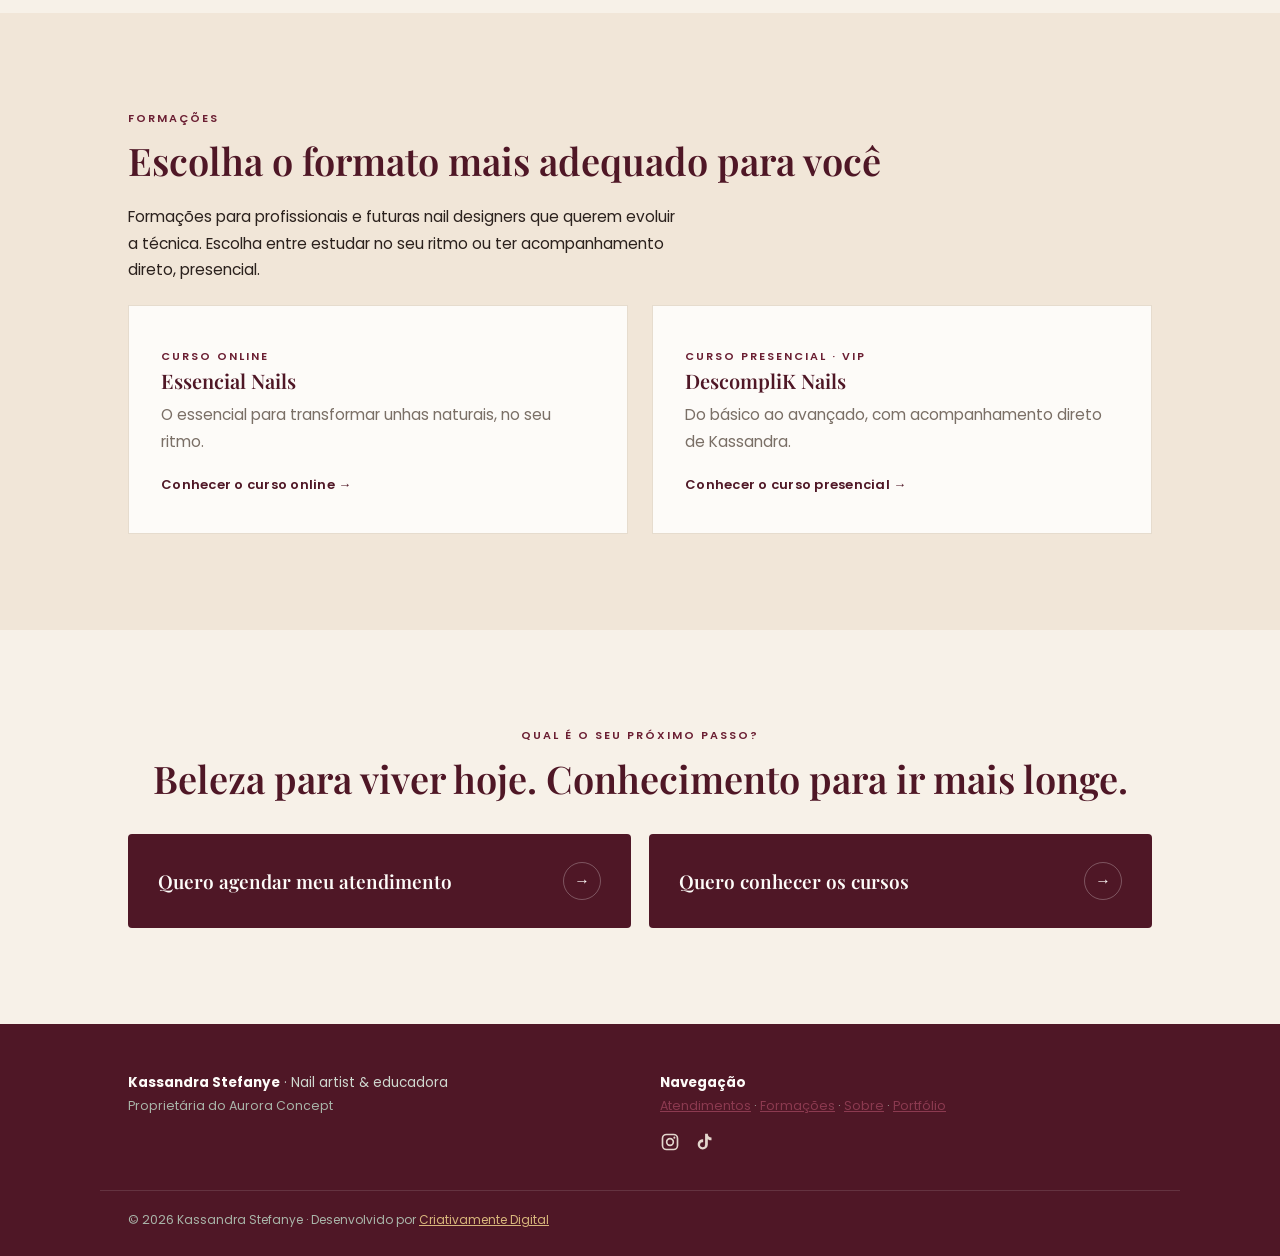
==== commit a1bcf0af: "Adiciona foto real de Kassandra palestrando e reduz tamanho das fotos Foto confirmada como real (ape" ====
--- a/index.html
+++ b/index.html
@@ -60,7 +60,7 @@
         <span class="go">Ver atendimentos →</span>
       </a>
       <a class="split-card" href="#formacoes">
-        <div class="split-ph" aria-hidden="true"></div>
+        <div class="split-ph"><img src="img/formacoes.webp" alt="Kassandra Stefanye ministrando palestra" width="900" height="675" loading="lazy" style="width:100%;height:100%;object-fit:cover;display:block"></div>
         <span class="tag eyebrow">Para profissionais</span>
         <h3>Formações</h3>
         <p>Método, prática e acompanhamento para você evoluir.</p>
--- a/style.css
+++ b/style.css
@@ -119,7 +119,7 @@
 /* dois caminhos com foto */
 .split{display:grid;grid-template-columns:1fr 1fr;gap:20px}
 .split-card{display:block;text-decoration:none;color:inherit}
-.split-ph{aspect-ratio:4/3;border-radius:4px;background:linear-gradient(155deg,var(--nude) 0%,var(--nude-2) 100%);margin-bottom:18px}
+.split-ph{aspect-ratio:16/10;max-height:240px;border-radius:4px;background:linear-gradient(155deg,var(--nude) 0%,var(--nude-2) 100%);margin-bottom:18px;overflow:hidden}
 .split-card .tag{color:var(--dourado)}
 .split-card p{color:var(--muted);margin:8px 0 12px}
 .split-card .go{font-size:13px;font-weight:600;color:var(--verde);letter-spacing:.02em}
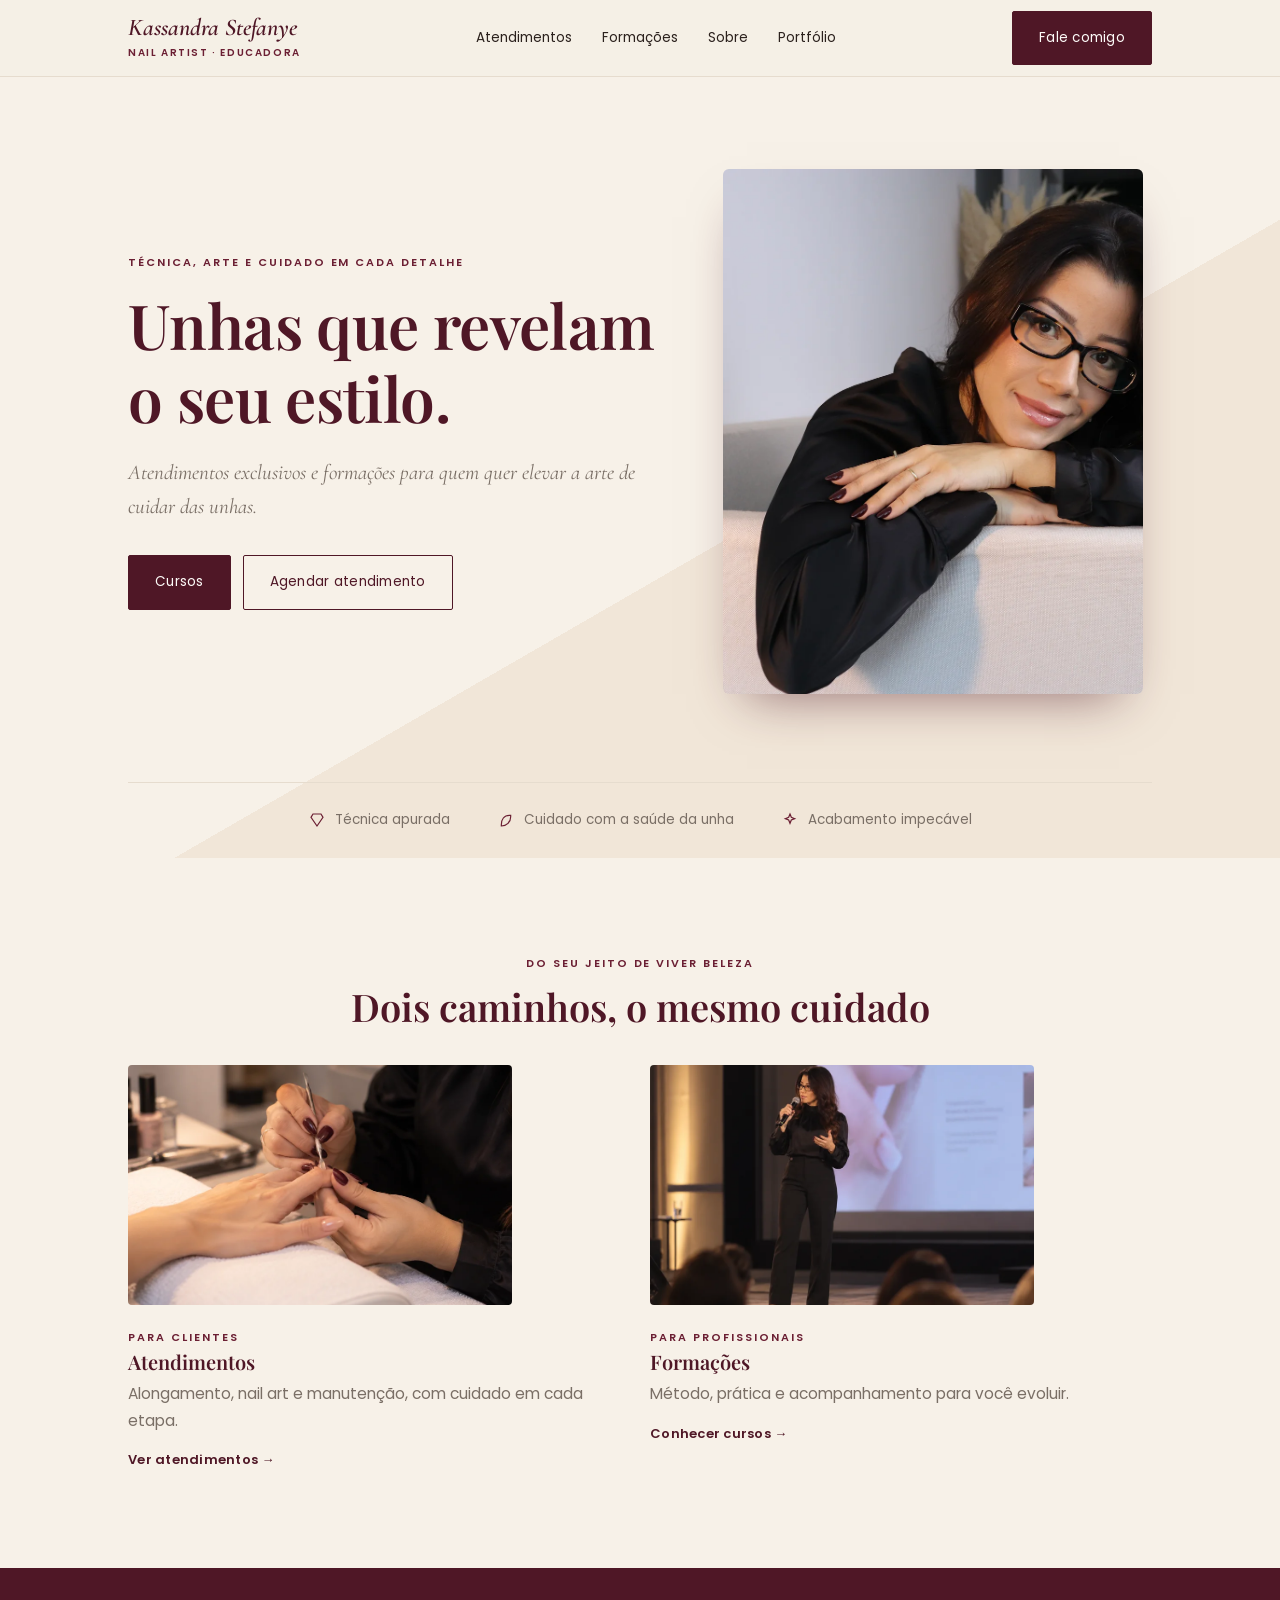
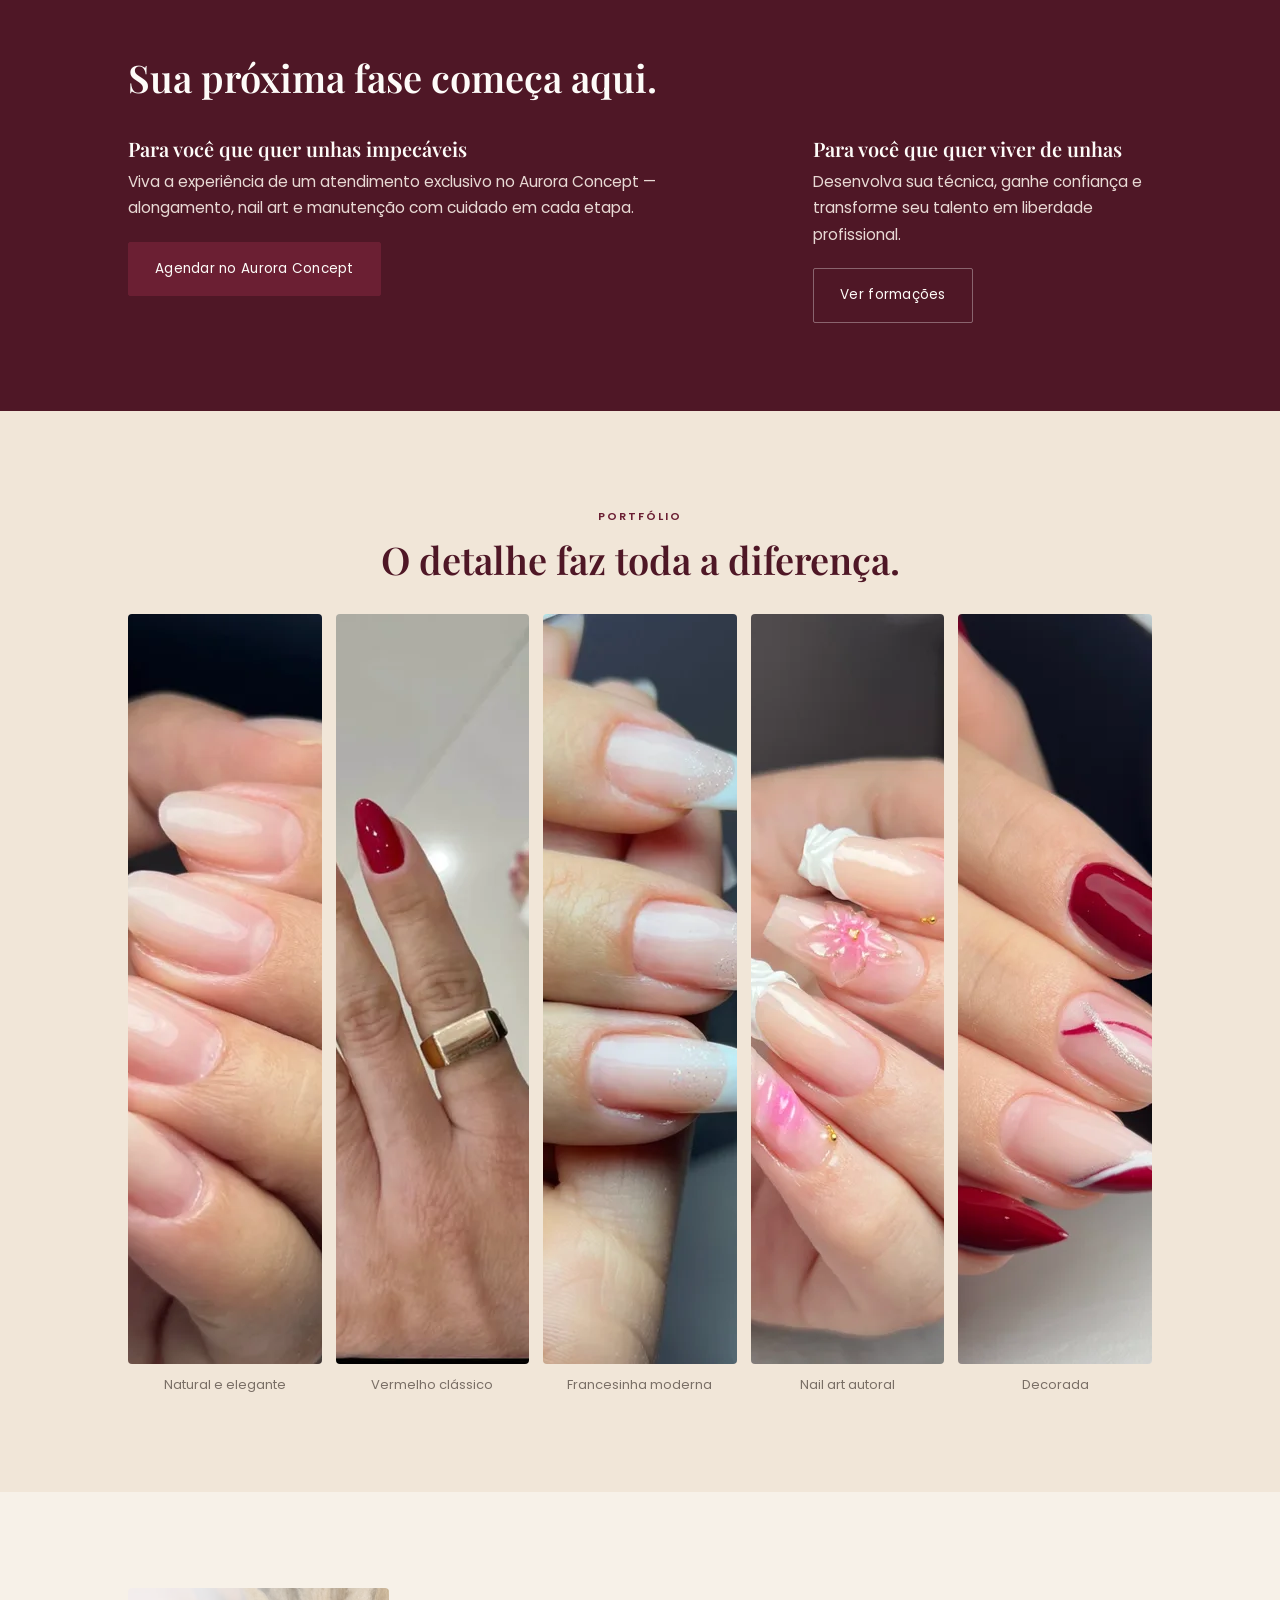
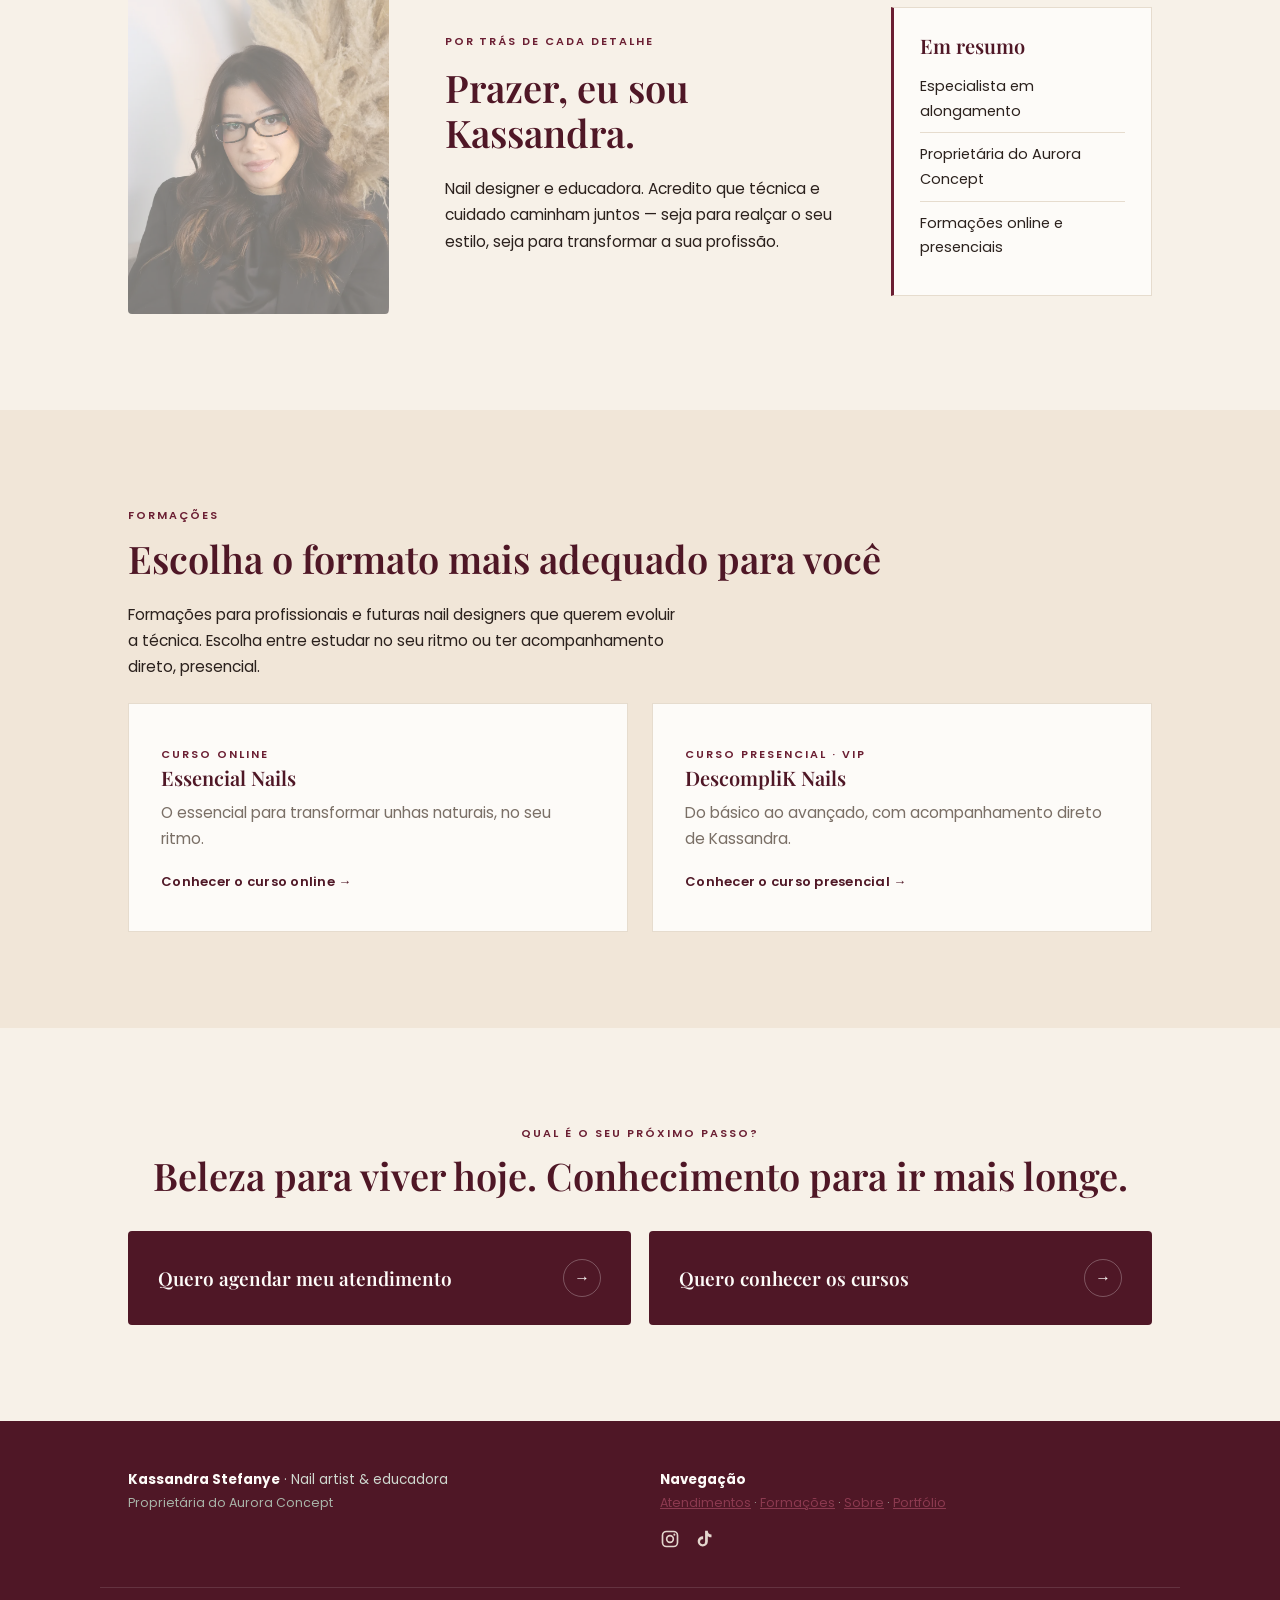
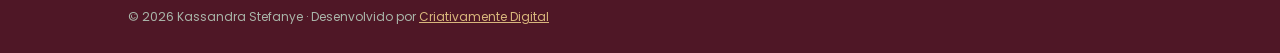
==== commit 97724589: "Adiciona fotos reais no portfólio da home Substitui os 4 placeholders de gradiente por fotos reais d" ====
--- a/index.html
+++ b/index.html
@@ -93,12 +93,12 @@
     <p class="eyebrow" style="text-align:center">Portfólio</p>
     <h2 style="text-align:center">O detalhe faz toda a diferença.</h2>
     <div class="portfolio-grid" style="margin-top:32px">
-      <figure class="pf-item"><div class="pf-tile" aria-hidden="true"></div><figcaption>Natural e elegante</figcaption></figure>
-      <figure class="pf-item"><div class="pf-tile" aria-hidden="true"></div><figcaption>Vermelho clássico</figcaption></figure>
-      <figure class="pf-item"><div class="pf-tile" aria-hidden="true"></div><figcaption>Francesinha moderna</figcaption></figure>
-      <figure class="pf-item"><div class="pf-tile" aria-hidden="true"></div><figcaption>Nail art autoral</figcaption></figure>
+      <figure class="pf-item"><img src="img/pf-natural.webp" alt="Unhas naturais e elegantes" width="600" height="750" loading="lazy" style="width:100%;aspect-ratio:4/5;object-fit:cover;border-radius:4px;display:block"><figcaption>Natural e elegante</figcaption></figure>
+      <figure class="pf-item"><img src="img/pf-vermelha.webp" alt="Unhas vermelho clássico" width="600" height="750" loading="lazy" style="width:100%;aspect-ratio:4/5;object-fit:cover;border-radius:4px;display:block"><figcaption>Vermelho clássico</figcaption></figure>
+      <figure class="pf-item"><img src="img/pf-francesinha.webp" alt="Francesinha moderna" width="600" height="750" loading="lazy" style="width:100%;aspect-ratio:4/5;object-fit:cover;border-radius:4px;display:block"><figcaption>Francesinha moderna</figcaption></figure>
+      <figure class="pf-item"><img src="img/pf-nailart.webp" alt="Nail art autoral" width="600" height="750" loading="lazy" style="width:100%;aspect-ratio:4/5;object-fit:cover;border-radius:4px;display:block"><figcaption>Nail art autoral</figcaption></figure>
+      <figure class="pf-item"><img src="img/pf-decorada.webp" alt="Nail art decorada" width="600" height="750" loading="lazy" style="width:100%;aspect-ratio:4/5;object-fit:cover;border-radius:4px;display:block"><figcaption>Decorada</figcaption></figure>
     </div>
-    <p class="pf-note" style="text-align:center">Galeria em preparação — em breve, fotos reais do portfólio de Kassandra.</p>
   </div>
 </section>
 
--- a/style.css
+++ b/style.css
@@ -98,7 +98,7 @@
 .narrow{max-width:62ch;margin-bottom:22px}
 
 /* portfólio placeholder */
-.portfolio-grid{display:grid;grid-template-columns:repeat(4,1fr);gap:14px}
+.portfolio-grid{display:grid;grid-template-columns:repeat(5,1fr);gap:14px}
 .pf-tile{aspect-ratio:4/5;border-radius:4px;background:linear-gradient(160deg,var(--nude) 0%,var(--dourado) 100%);opacity:.55}
 .pf-tile:nth-child(3n+1){background:linear-gradient(160deg,var(--bege) 0%,var(--nude-2) 100%)}
 .pf-tile:nth-child(4n+2){background:linear-gradient(160deg,var(--nude-2) 0%,var(--verde) 100%);opacity:.35}
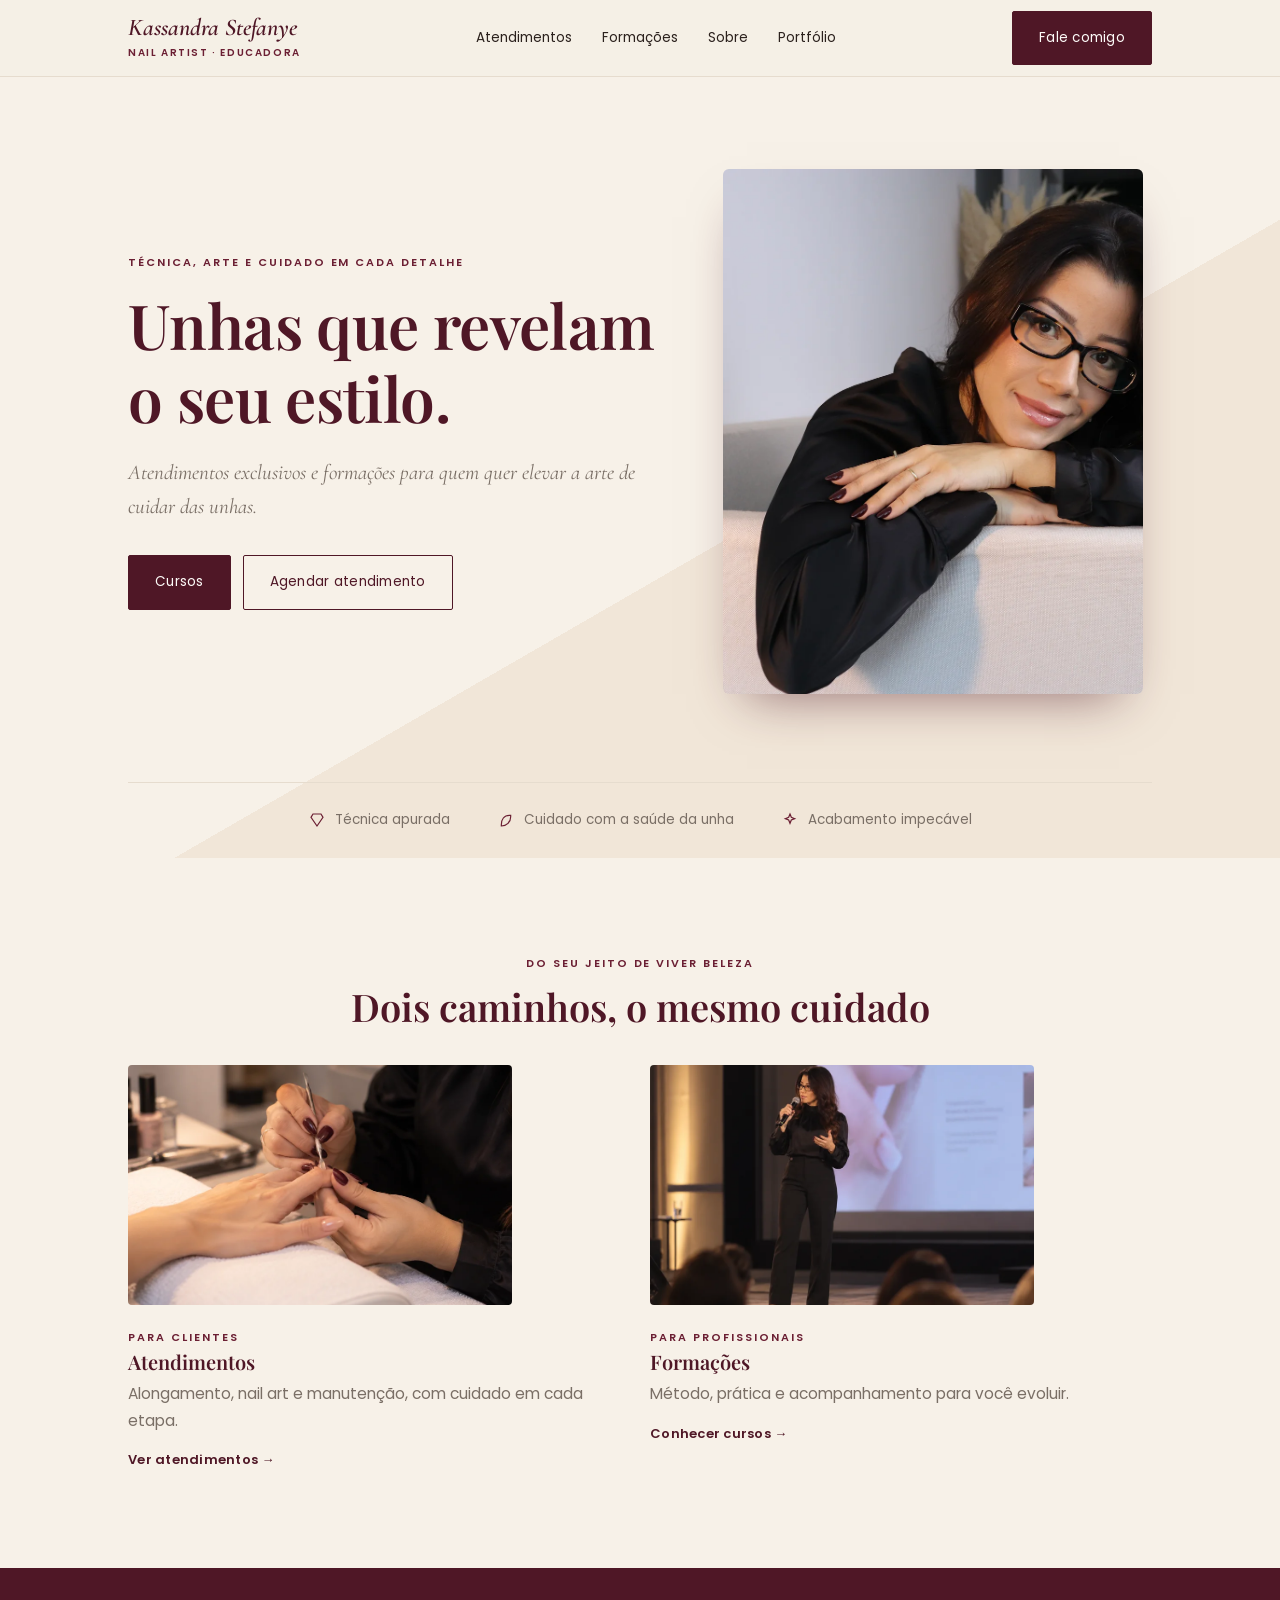
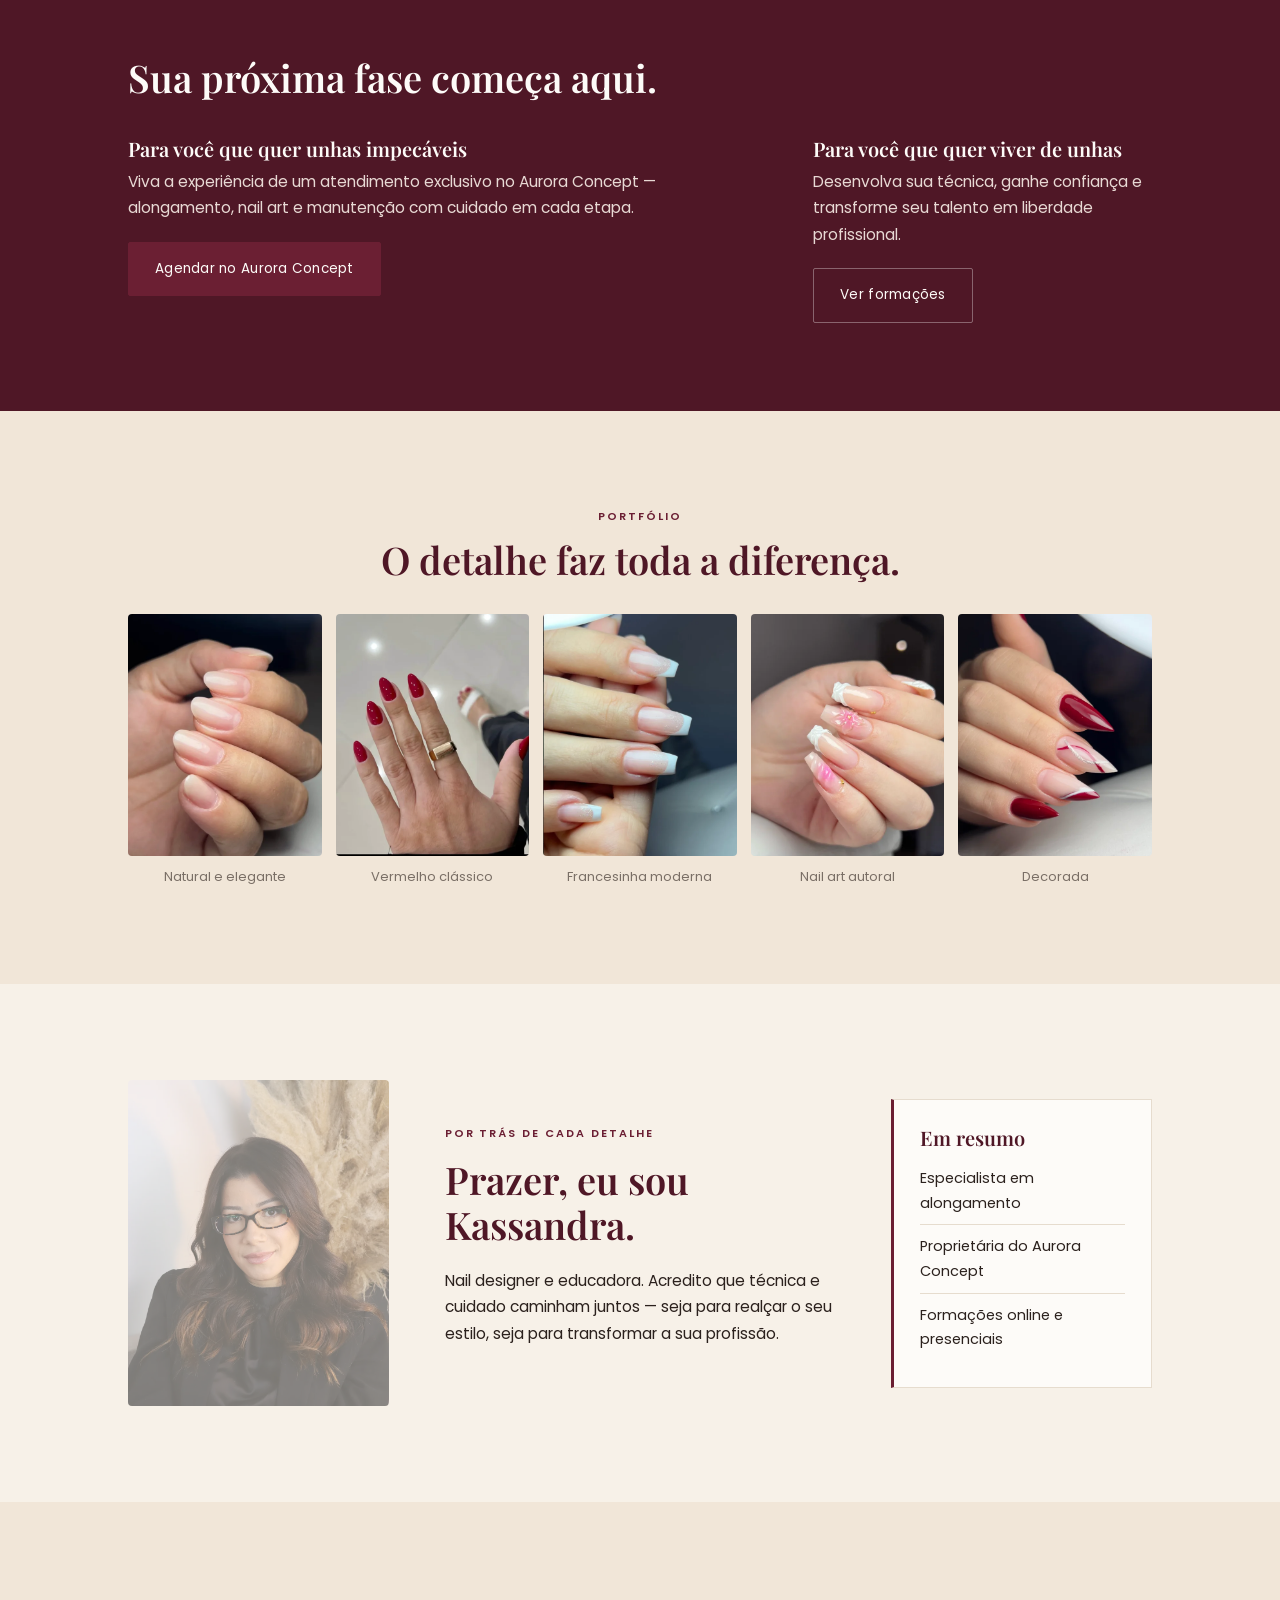
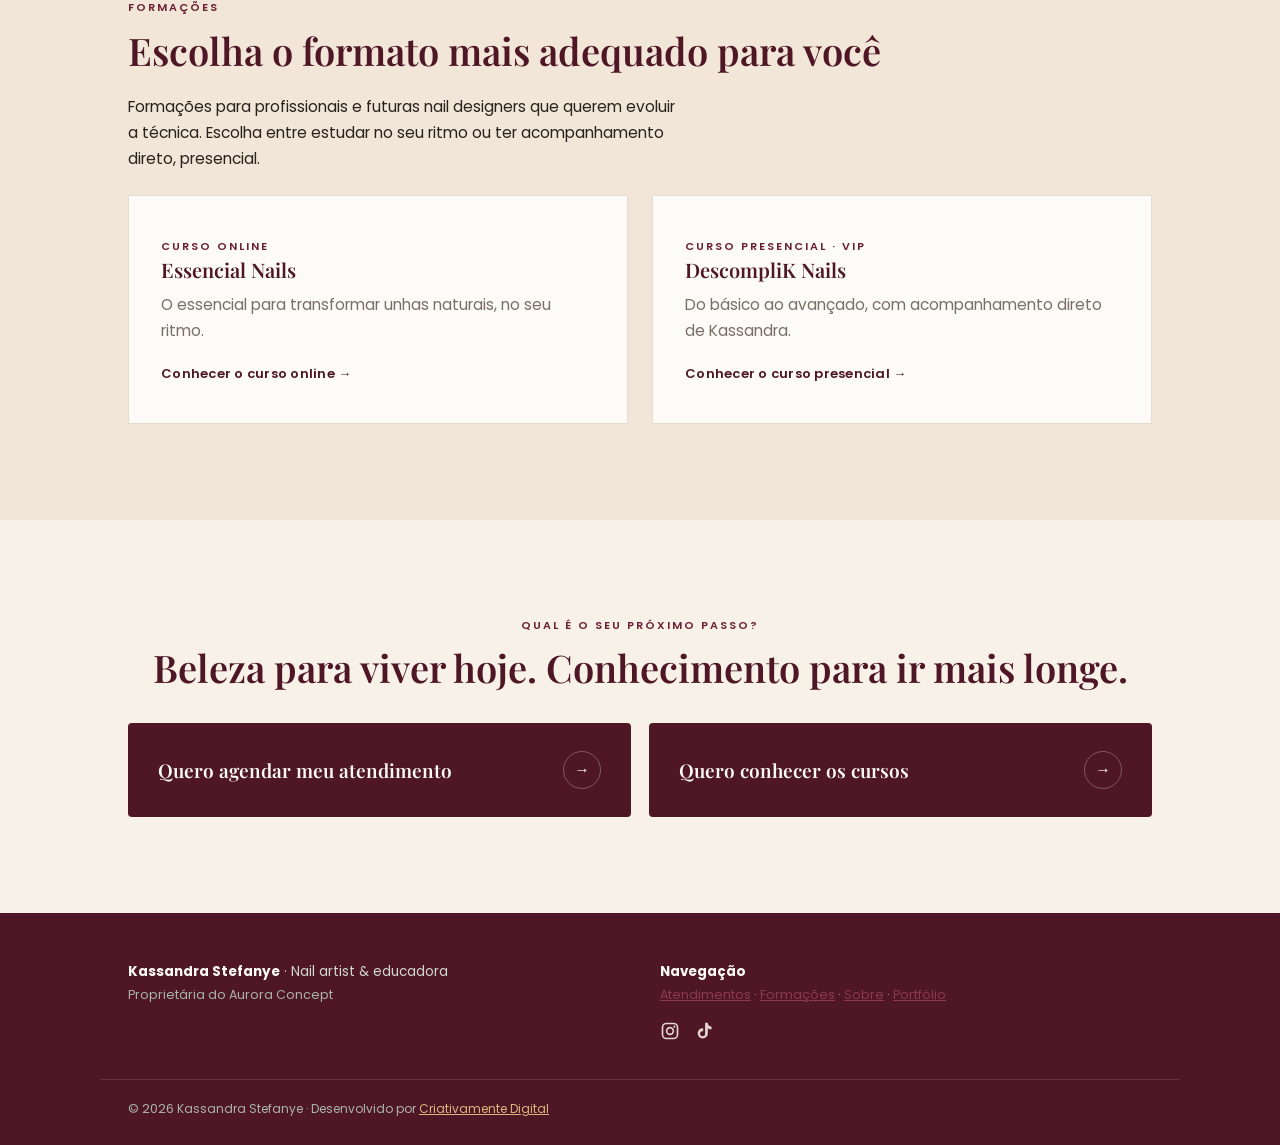
==== commit 3414b91c: "Corrige fotos do portfólio esticadas na tela toda O atributo HTML height="750" vencia o aspect-ratio" ====
--- a/index.html
+++ b/index.html
@@ -93,11 +93,11 @@
     <p class="eyebrow" style="text-align:center">Portfólio</p>
     <h2 style="text-align:center">O detalhe faz toda a diferença.</h2>
     <div class="portfolio-grid" style="margin-top:32px">
-      <figure class="pf-item"><img src="img/pf-natural.webp" alt="Unhas naturais e elegantes" width="600" height="750" loading="lazy" style="width:100%;aspect-ratio:4/5;object-fit:cover;border-radius:4px;display:block"><figcaption>Natural e elegante</figcaption></figure>
-      <figure class="pf-item"><img src="img/pf-vermelha.webp" alt="Unhas vermelho clássico" width="600" height="750" loading="lazy" style="width:100%;aspect-ratio:4/5;object-fit:cover;border-radius:4px;display:block"><figcaption>Vermelho clássico</figcaption></figure>
-      <figure class="pf-item"><img src="img/pf-francesinha.webp" alt="Francesinha moderna" width="600" height="750" loading="lazy" style="width:100%;aspect-ratio:4/5;object-fit:cover;border-radius:4px;display:block"><figcaption>Francesinha moderna</figcaption></figure>
-      <figure class="pf-item"><img src="img/pf-nailart.webp" alt="Nail art autoral" width="600" height="750" loading="lazy" style="width:100%;aspect-ratio:4/5;object-fit:cover;border-radius:4px;display:block"><figcaption>Nail art autoral</figcaption></figure>
-      <figure class="pf-item"><img src="img/pf-decorada.webp" alt="Nail art decorada" width="600" height="750" loading="lazy" style="width:100%;aspect-ratio:4/5;object-fit:cover;border-radius:4px;display:block"><figcaption>Decorada</figcaption></figure>
+      <figure class="pf-item"><img src="img/pf-natural.webp" alt="Unhas naturais e elegantes" width="600" height="750" loading="lazy" style="width:100%;height:auto;aspect-ratio:4/5;object-fit:cover;border-radius:4px;display:block"><figcaption>Natural e elegante</figcaption></figure>
+      <figure class="pf-item"><img src="img/pf-vermelha.webp" alt="Unhas vermelho clássico" width="600" height="750" loading="lazy" style="width:100%;height:auto;aspect-ratio:4/5;object-fit:cover;border-radius:4px;display:block"><figcaption>Vermelho clássico</figcaption></figure>
+      <figure class="pf-item"><img src="img/pf-francesinha.webp" alt="Francesinha moderna" width="600" height="750" loading="lazy" style="width:100%;height:auto;aspect-ratio:4/5;object-fit:cover;border-radius:4px;display:block"><figcaption>Francesinha moderna</figcaption></figure>
+      <figure class="pf-item"><img src="img/pf-nailart.webp" alt="Nail art autoral" width="600" height="750" loading="lazy" style="width:100%;height:auto;aspect-ratio:4/5;object-fit:cover;border-radius:4px;display:block"><figcaption>Nail art autoral</figcaption></figure>
+      <figure class="pf-item"><img src="img/pf-decorada.webp" alt="Nail art decorada" width="600" height="750" loading="lazy" style="width:100%;height:auto;aspect-ratio:4/5;object-fit:cover;border-radius:4px;display:block"><figcaption>Decorada</figcaption></figure>
     </div>
   </div>
 </section>
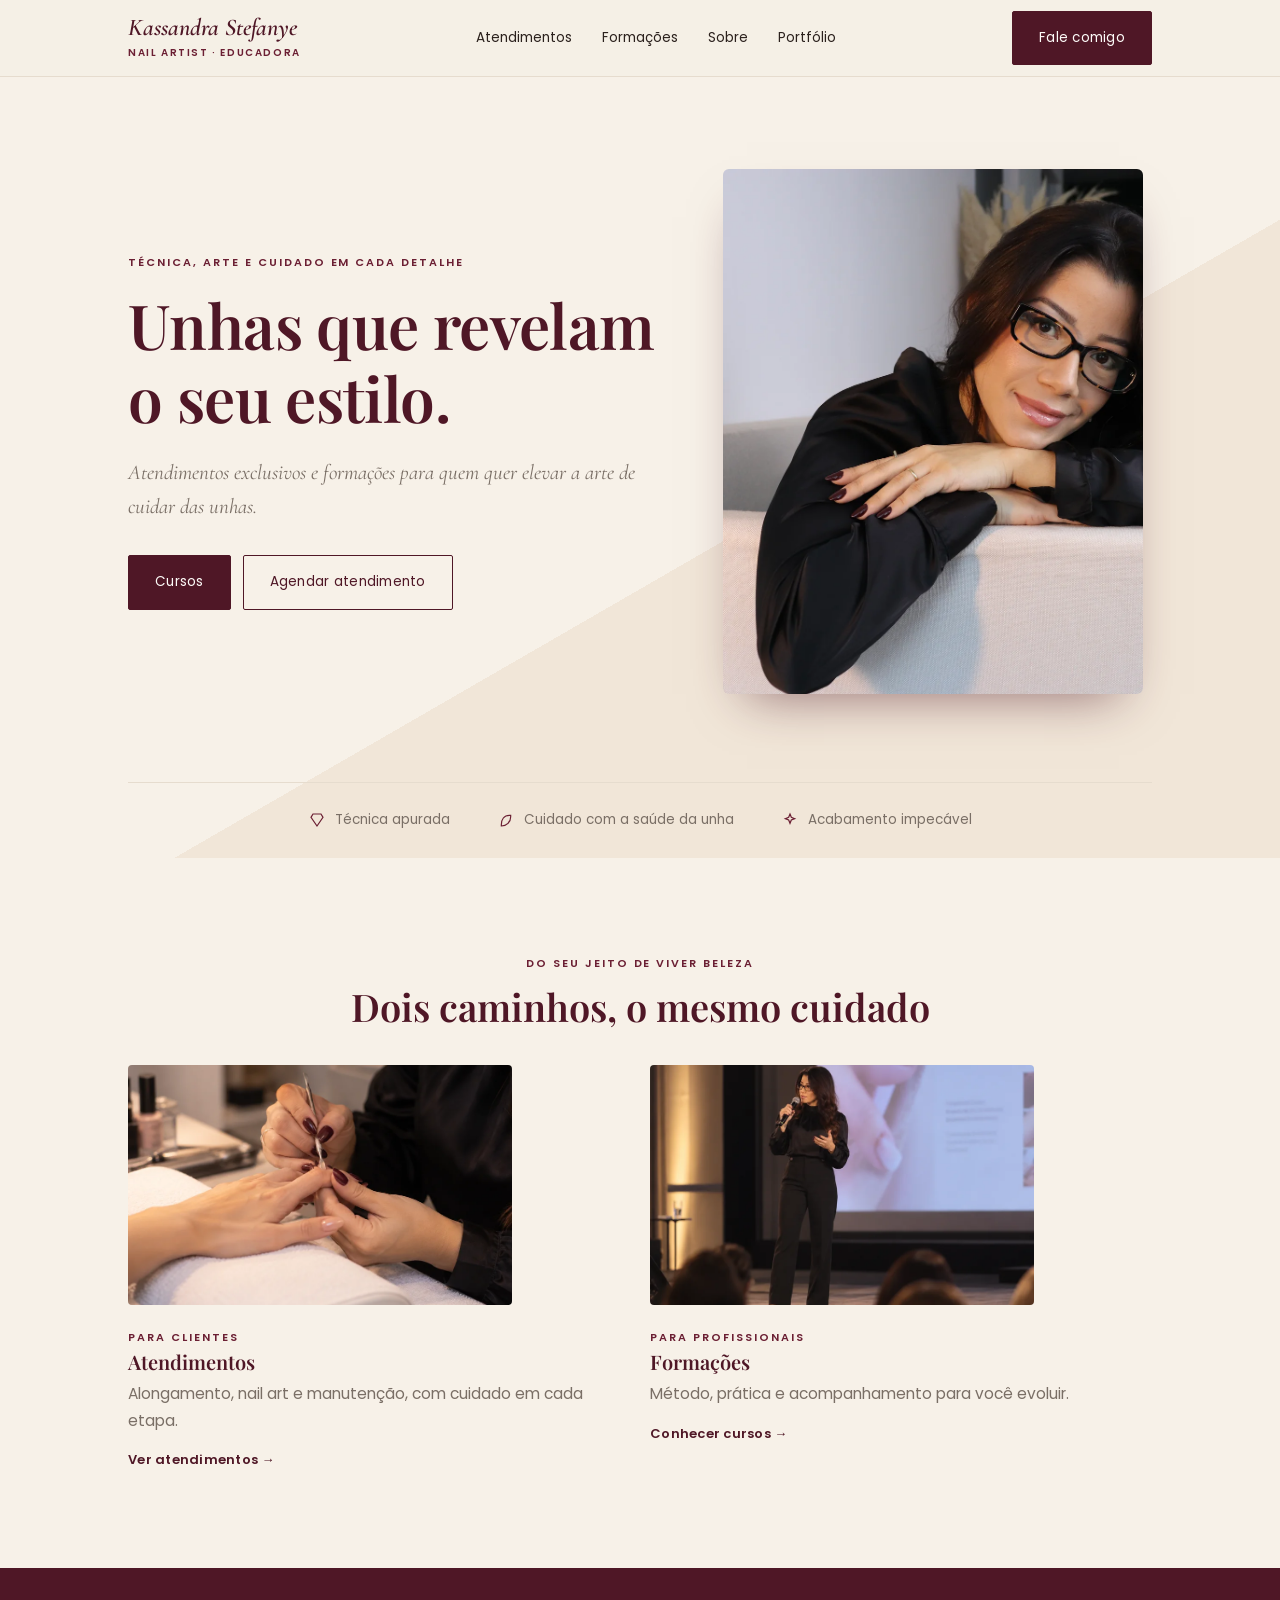
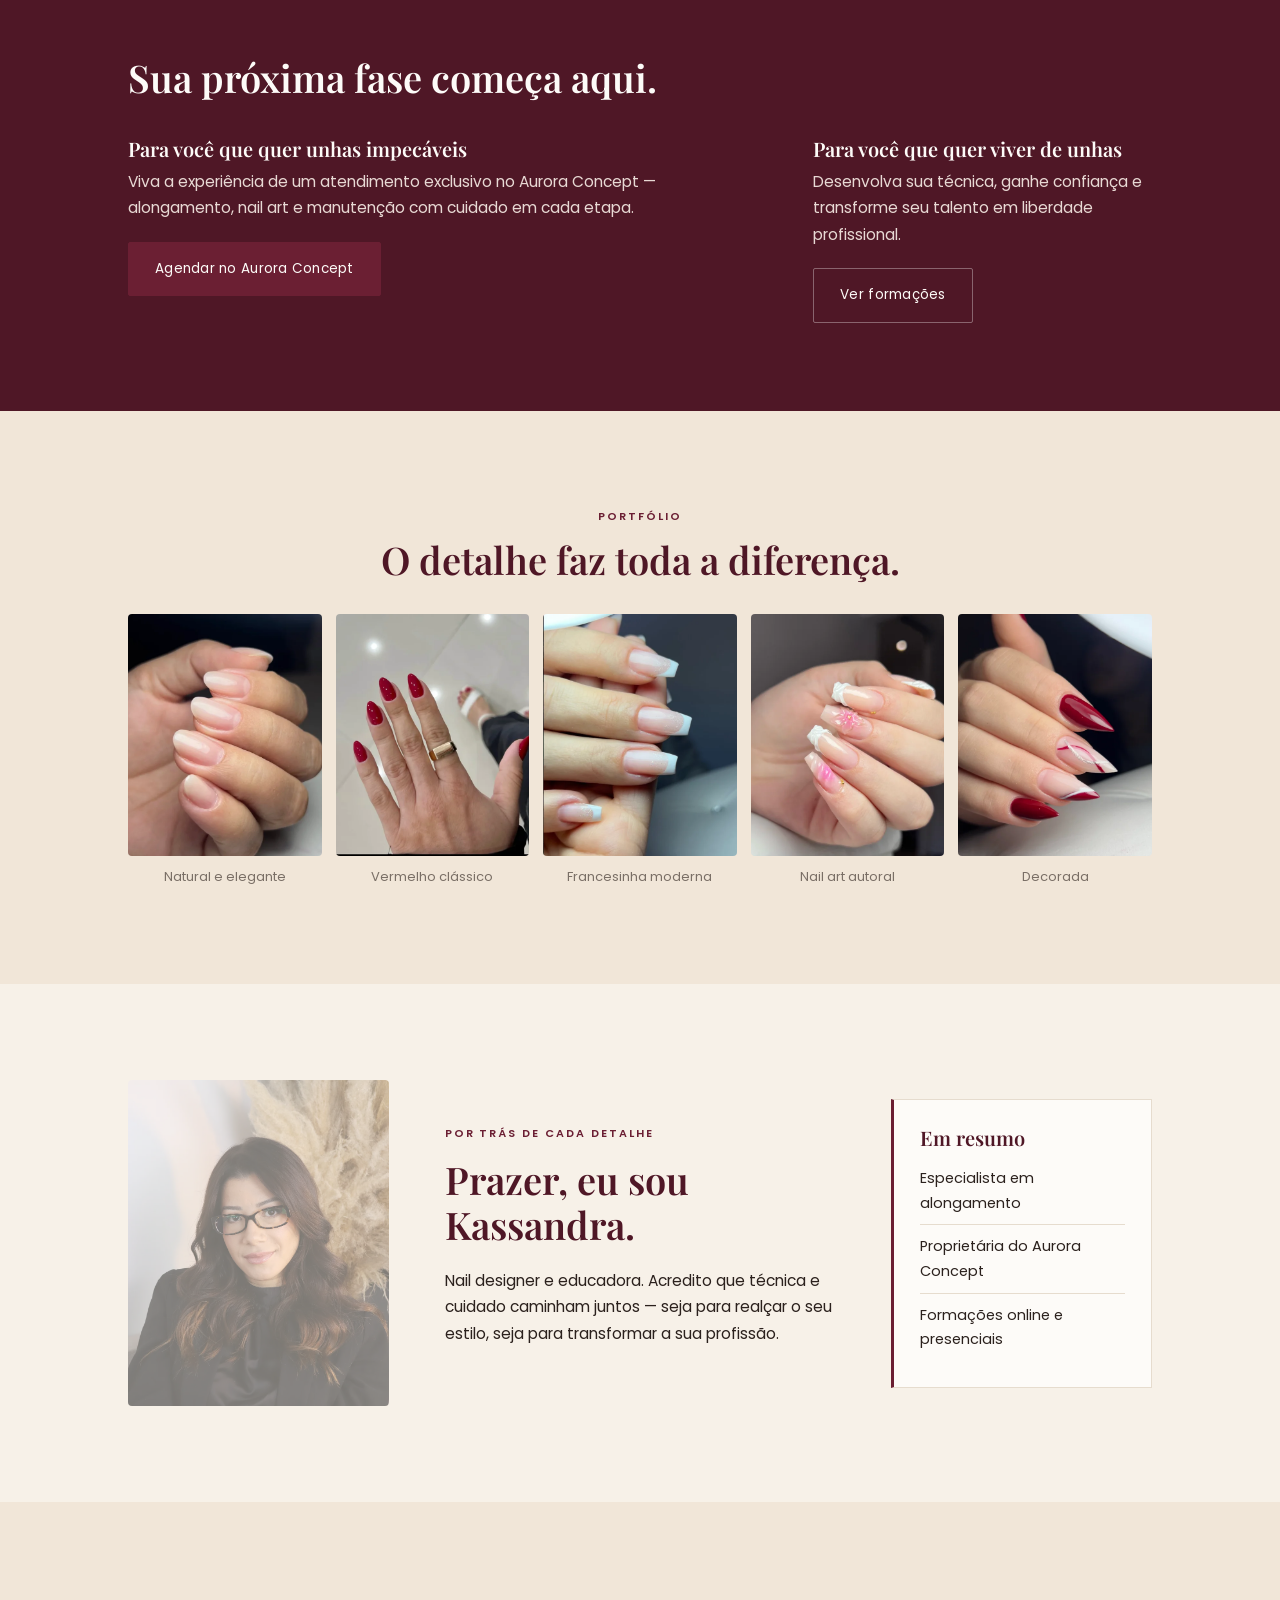
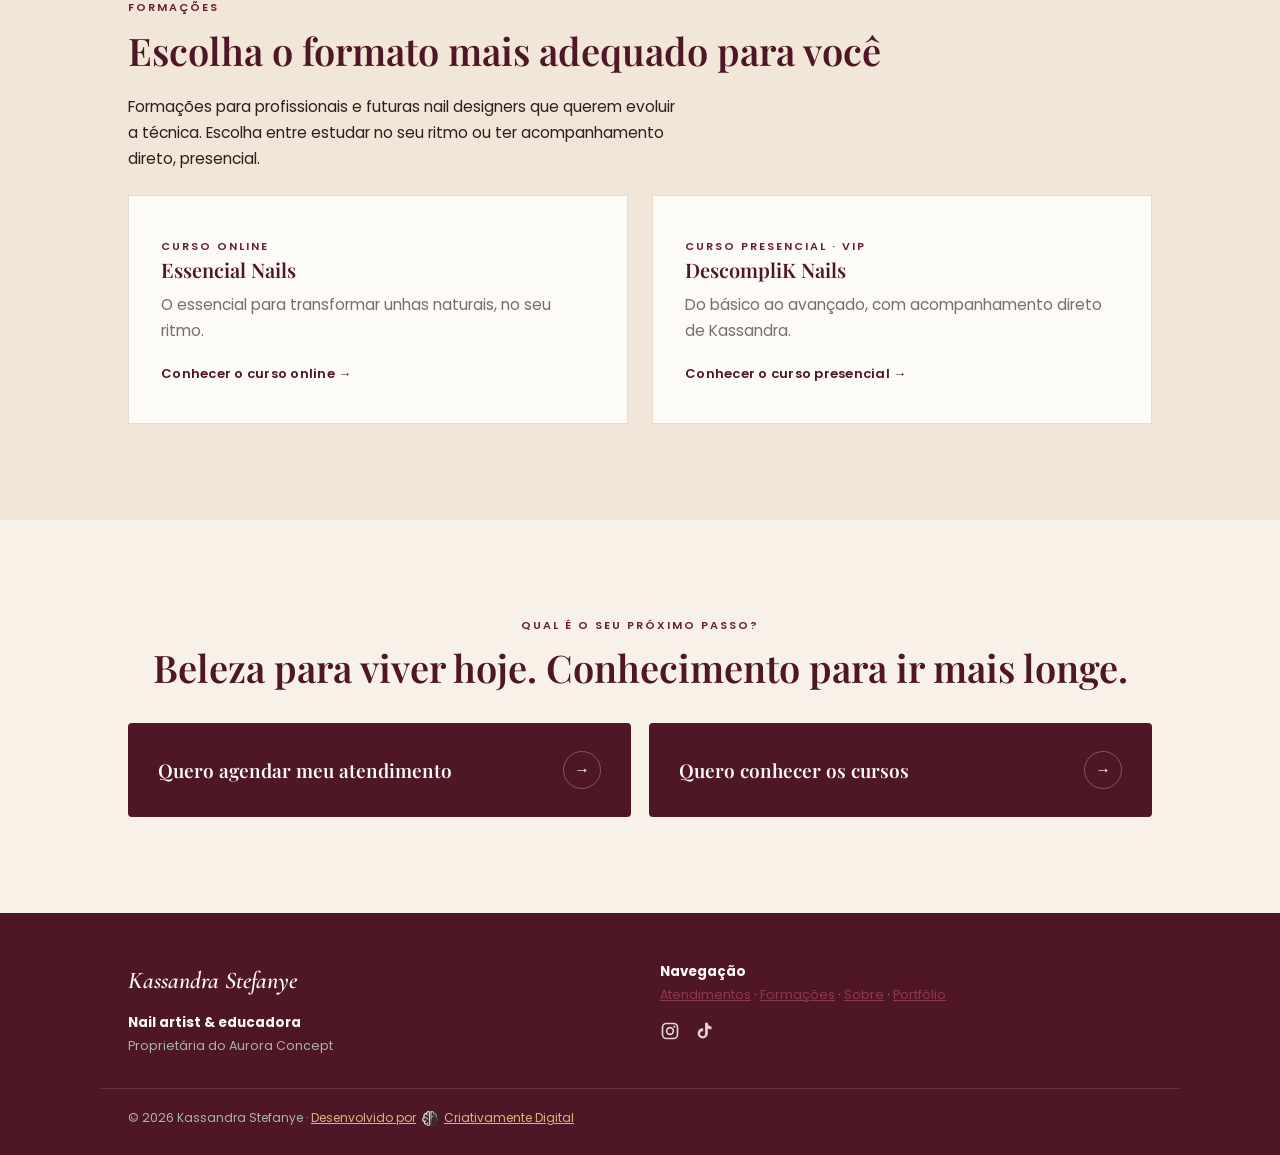
==== commit 690d6c91: "Corrige header mobile apertado e adiciona logo da Criativamente no rodapé Header mobile: esconde o b" ====
--- a/index.html
+++ b/index.html
@@ -150,7 +150,7 @@
 
 <footer>
   <div class="wrap foot">
-    <div><strong>Kassandra Stefanye</strong> · Nail artist &amp; educadora<br><span>Proprietária do Aurora Concept</span></div>
+    <div><p class="foot-logo">Kassandra Stefanye</p><strong>Nail artist &amp; educadora</strong><br><span>Proprietária do Aurora Concept</span></div>
     <div class="priv">
       <strong>Navegação</strong><br>
       <span><a href="#atendimentos">Atendimentos</a> · <a href="#formacoes">Formações</a> · <a href="#sobre">Sobre</a> · <a href="#portfolio">Portfólio</a></span>
@@ -160,7 +160,7 @@
       </div>
     </div>
   </div>
-  <div class="wrap credit">© <span id="yr"></span> Kassandra Stefanye · Desenvolvido por <a href="https://criativamentedigital.com.br/sites" target="_blank" rel="noopener">Criativamente Digital</a></div>
+  <div class="wrap credit">© <span id="yr"></span> Kassandra Stefanye · <a href="https://criativamentedigital.com.br/sites" target="_blank" rel="noopener" style="display:inline-flex;align-items:center;gap:6px;vertical-align:middle">Desenvolvido por <img src="img/cd-logo.png" alt="Criativamente Digital" style="width:16px;height:16px;object-fit:contain"> Criativamente Digital</a></div>
 </footer>
 <script src="app.js"></script>
 </body>
--- a/style.css
+++ b/style.css
@@ -159,6 +159,7 @@
 .cbtn:hover svg,.cbtn:hover small,.cbtn:focus-visible svg,.cbtn:focus-visible small{color:var(--off-white)}
 
 footer{background:var(--verde);color:#cfd8cf;padding:48px 0 26px;font-size:13.5px}
+.foot-logo{font-family:var(--serif-alt);font-style:italic;font-weight:600;font-size:24px;color:var(--off-white);margin:0 0 10px}
 .foot{display:grid;grid-template-columns:1fr 1fr;gap:40px}
 footer strong{color:var(--off-white)}
 footer span{color:#a9b5a9;font-size:12.5px}
@@ -168,6 +169,10 @@
 @media(max-width:820px){
  .wrap{padding:0 22px}
  .burger{display:flex}
+ .nav-cta{display:none}
+ .top-in{height:68px}
+ .brand{font-size:19px}
+ .brand small{font-size:9px}
  .menu{display:none;position:fixed;top:76px;left:0;right:0;background:var(--bege);flex-direction:column;gap:0;border-bottom:1px solid var(--line);box-shadow:0 14px 24px -10px #0002;max-height:calc(100vh - 76px);overflow-y:auto}
  .menu.open{display:flex}
  .menu a{padding:16px 22px;border-top:1px solid var(--line);font-size:16px}
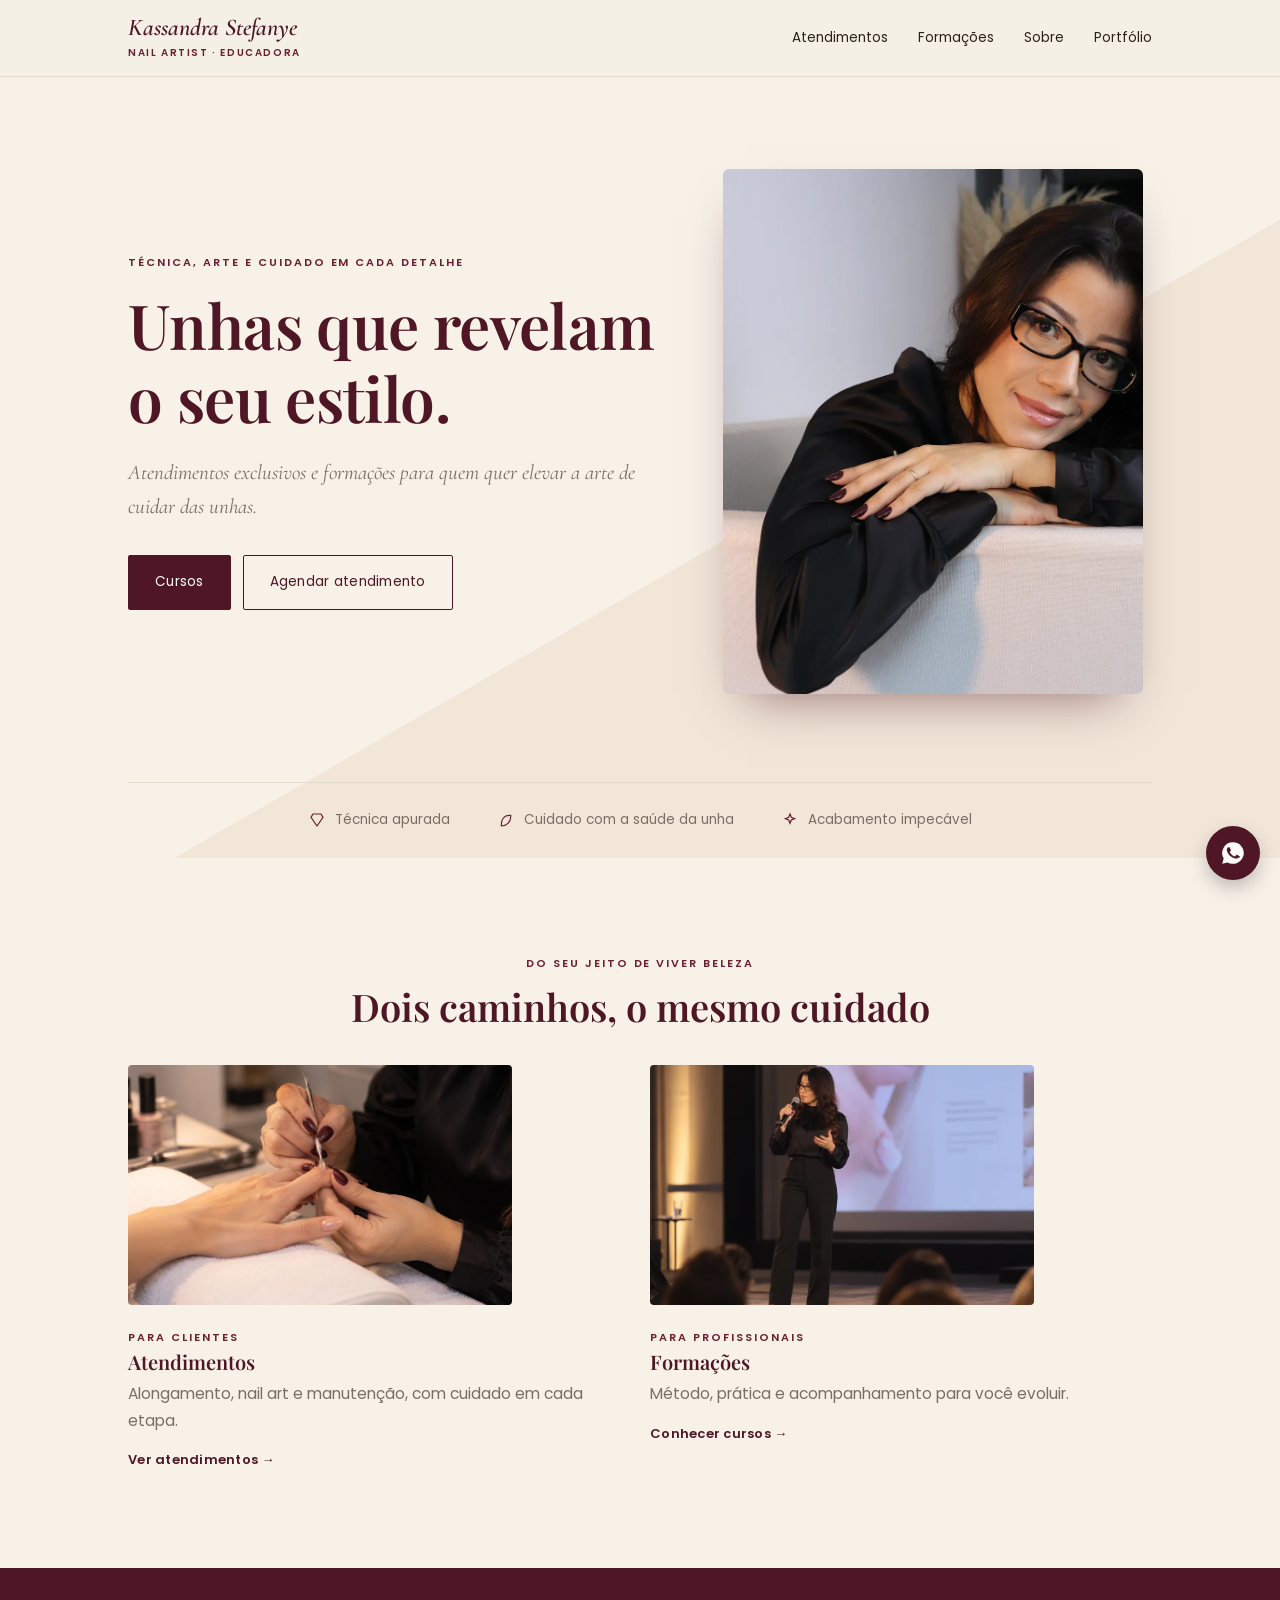
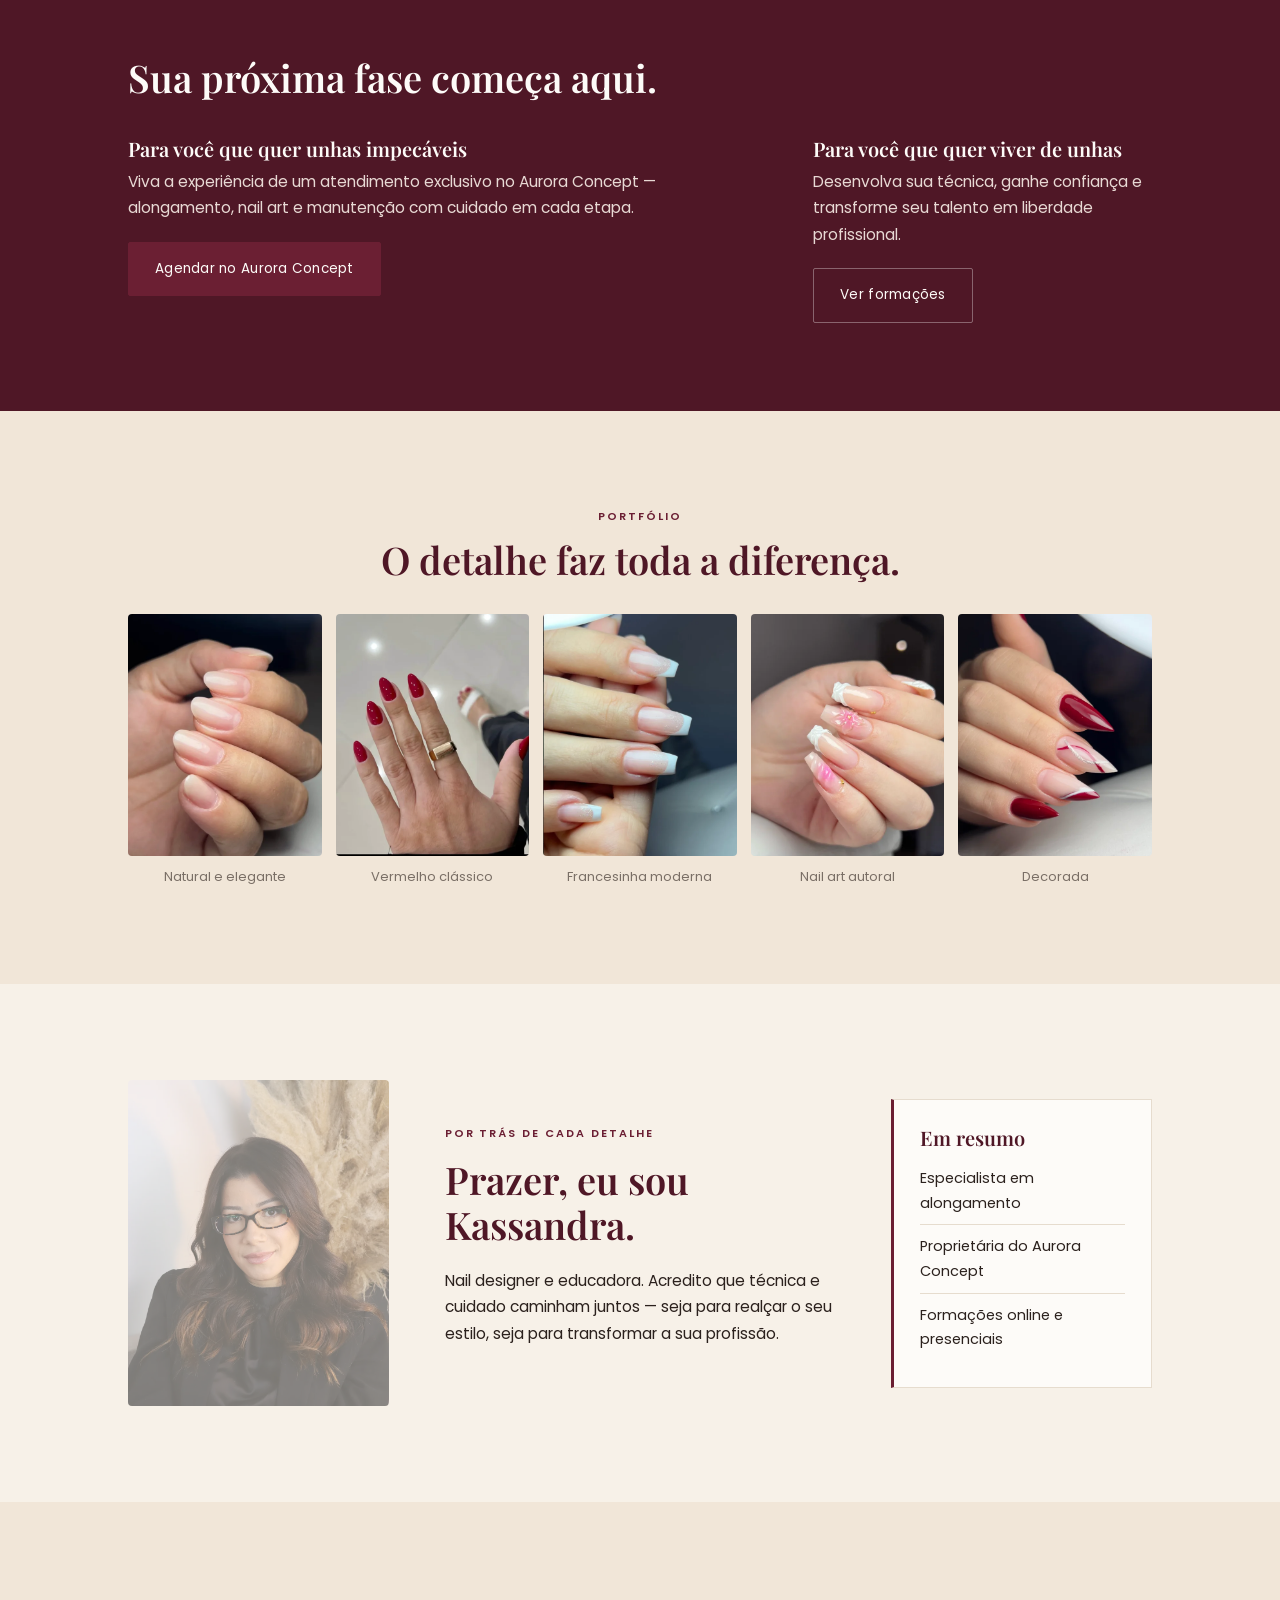
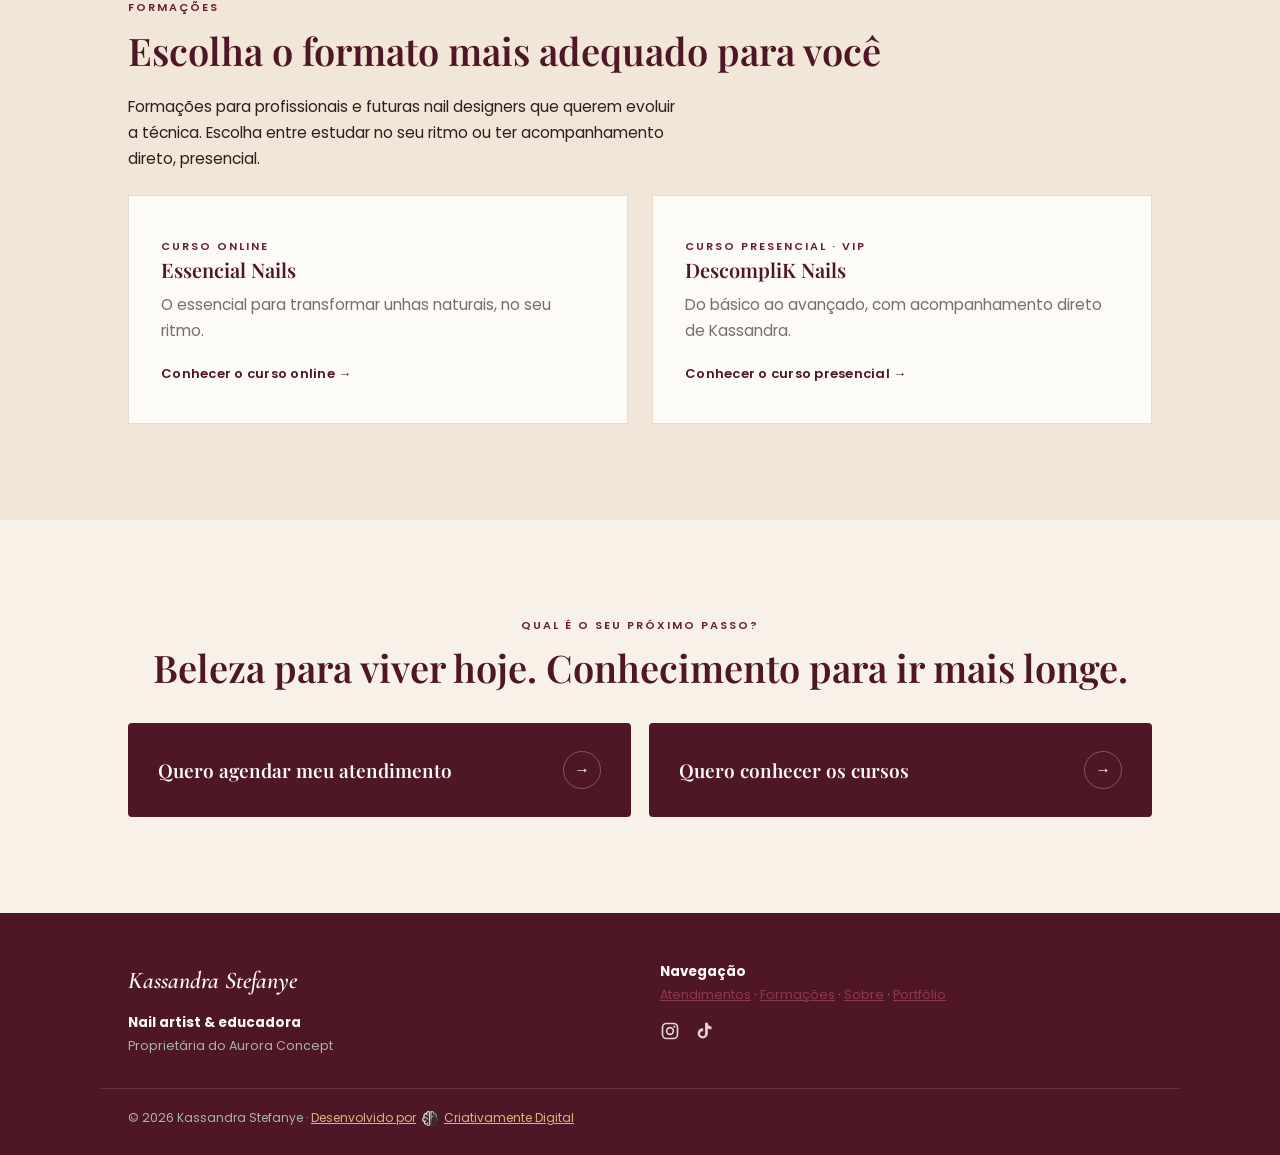
==== commit bc1dbebd: "Substitui "Fale comigo" por botão flutuante de WhatsApp Remove o CTA "Fale comigo" do header e adici" ====
--- a/index.html
+++ b/index.html
@@ -19,7 +19,6 @@
     <nav class="menu" id="menu" aria-label="Principal">
       <a href="#atendimentos">Atendimentos</a><a href="#formacoes">Formações</a><a href="#sobre">Sobre</a><a href="#portfolio">Portfólio</a>
     </nav>
-    <div class="nav-cta"><a class="btn" href="auroraconcept/">Fale comigo</a></div>
     <button class="burger" id="burger" aria-label="Abrir menu" aria-expanded="false"><span></span><span></span><span></span></button>
   </div>
 </header>
@@ -162,6 +161,7 @@
   </div>
   <div class="wrap credit">© <span id="yr"></span> Kassandra Stefanye · <a href="https://criativamentedigital.com.br/sites" target="_blank" rel="noopener" style="display:inline-flex;align-items:center;gap:6px;vertical-align:middle">Desenvolvido por <img src="img/cd-logo.png" alt="Criativamente Digital" style="width:16px;height:16px;object-fit:contain"> Criativamente Digital</a></div>
 </footer>
+<a class="wa-float" href="https://api.whatsapp.com/send?phone=5511984277586&text=Oi%20Kassandra!%20Vim%20pelo%20site%20e%20gostaria%20de%20mais%20informa%C3%A7%C3%B5es." target="_blank" rel="noopener" aria-label="Falar no WhatsApp"><svg width="26" height="26" viewBox="0 0 24 24" fill="currentColor" aria-hidden="true"><path d="M12 2a10 10 0 0 0-8.6 15.1L2 22l5-1.3A10 10 0 1 0 12 2zm5.2 13.9c-.2.6-1.3 1.2-1.8 1.2-.5.1-1 .2-3.3-.7-2.8-1.1-4.6-4-4.7-4.2-.1-.2-1.1-1.5-1.1-2.9s.7-2.1 1-2.4c.2-.3.5-.3.7-.3h.5c.2 0 .4 0 .6.5l.9 2.1c.1.2.1.4 0 .6l-.4.6-.3.4c-.1.2-.3.4-.1.7.2.3.8 1.3 1.7 2.1 1.2 1 2.1 1.3 2.4 1.5.3.1.5.1.7-.1l1-1.2c.2-.3.4-.2.7-.1l2 1c.3.1.5.2.5.4.1.3.1.8-.1 1.4z"/></svg></a>
 <script src="app.js"></script>
 </body>
 </html>
--- a/style.css
+++ b/style.css
@@ -169,7 +169,6 @@
 @media(max-width:820px){
  .wrap{padding:0 22px}
  .burger{display:flex}
- .nav-cta{display:none}
  .top-in{height:68px}
  .brand{font-size:19px}
  .brand small{font-size:9px}
@@ -231,3 +230,8 @@
 .instructor-ph{aspect-ratio:4/5;border-radius:8px;background:linear-gradient(160deg,var(--nude) 0%,var(--dourado) 100%);opacity:.5}
 
 @media(max-width:820px){.steps-3{grid-template-columns:1fr}.instructor{grid-template-columns:1fr}}
+
+/* WhatsApp flutuante — discreto, sem o verde padrão */
+.wa-float{position:fixed;right:20px;bottom:20px;width:54px;height:54px;border-radius:50%;background:var(--verde);color:var(--off-white);display:grid;place-items:center;box-shadow:0 8px 22px -4px #0005;z-index:90;transition:transform .25s var(--ease,ease)}
+.wa-float:hover{transform:translateY(-2px) scale(1.04);background:var(--dourado);color:var(--verde)}
+@media(max-width:700px){.wa-float{right:14px;bottom:14px;width:50px;height:50px}}
